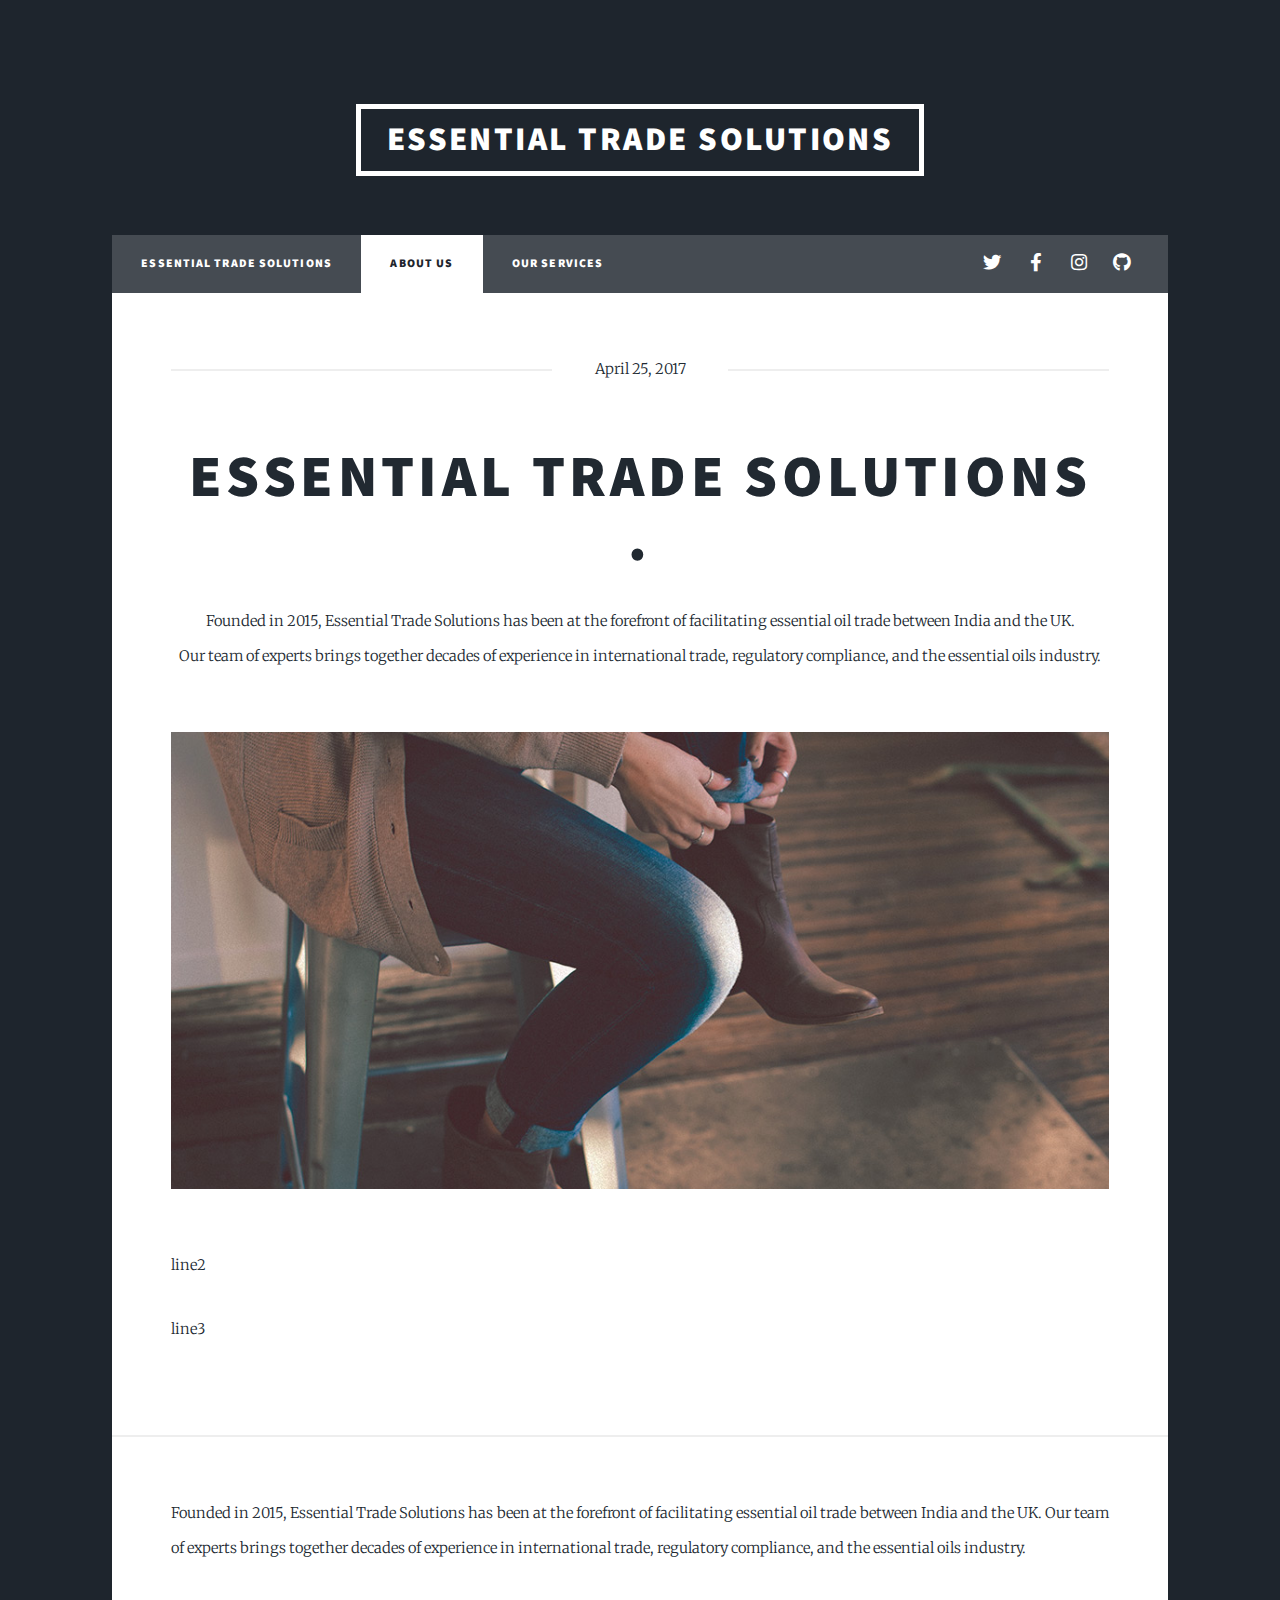
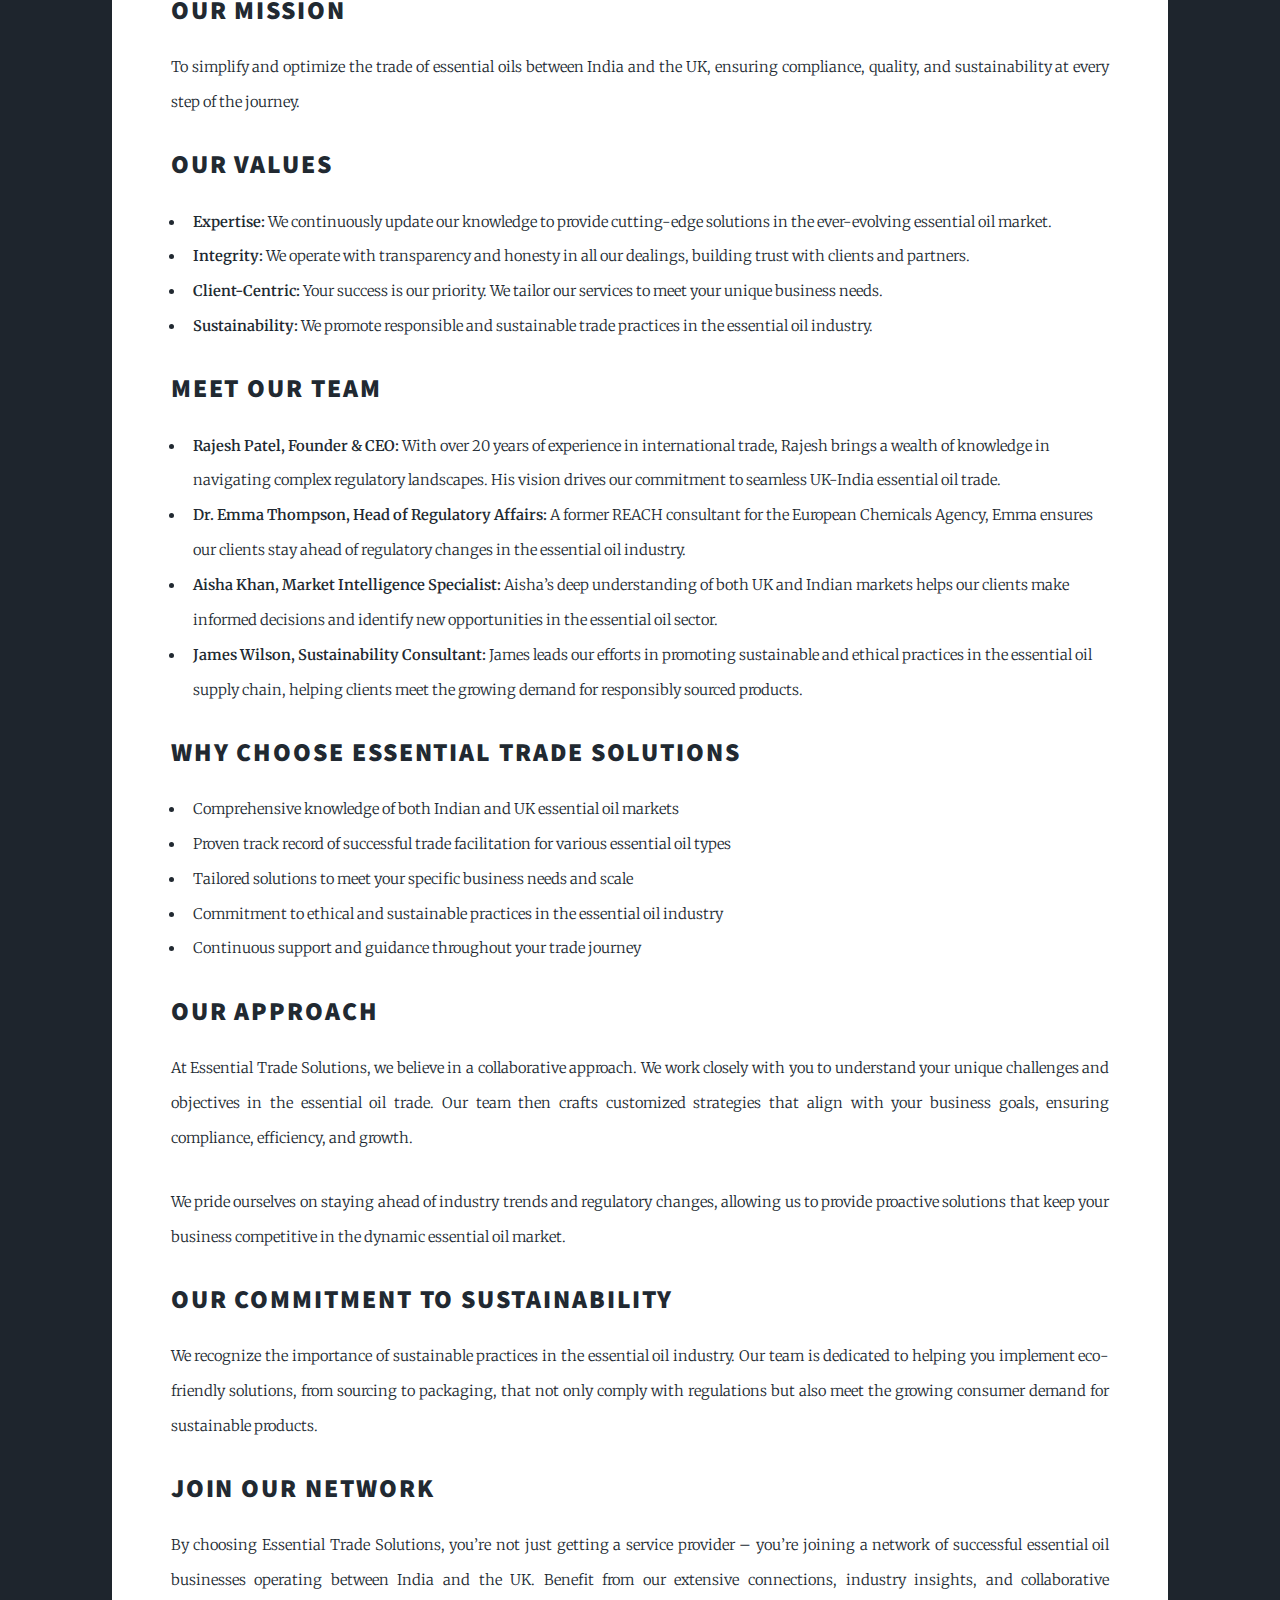
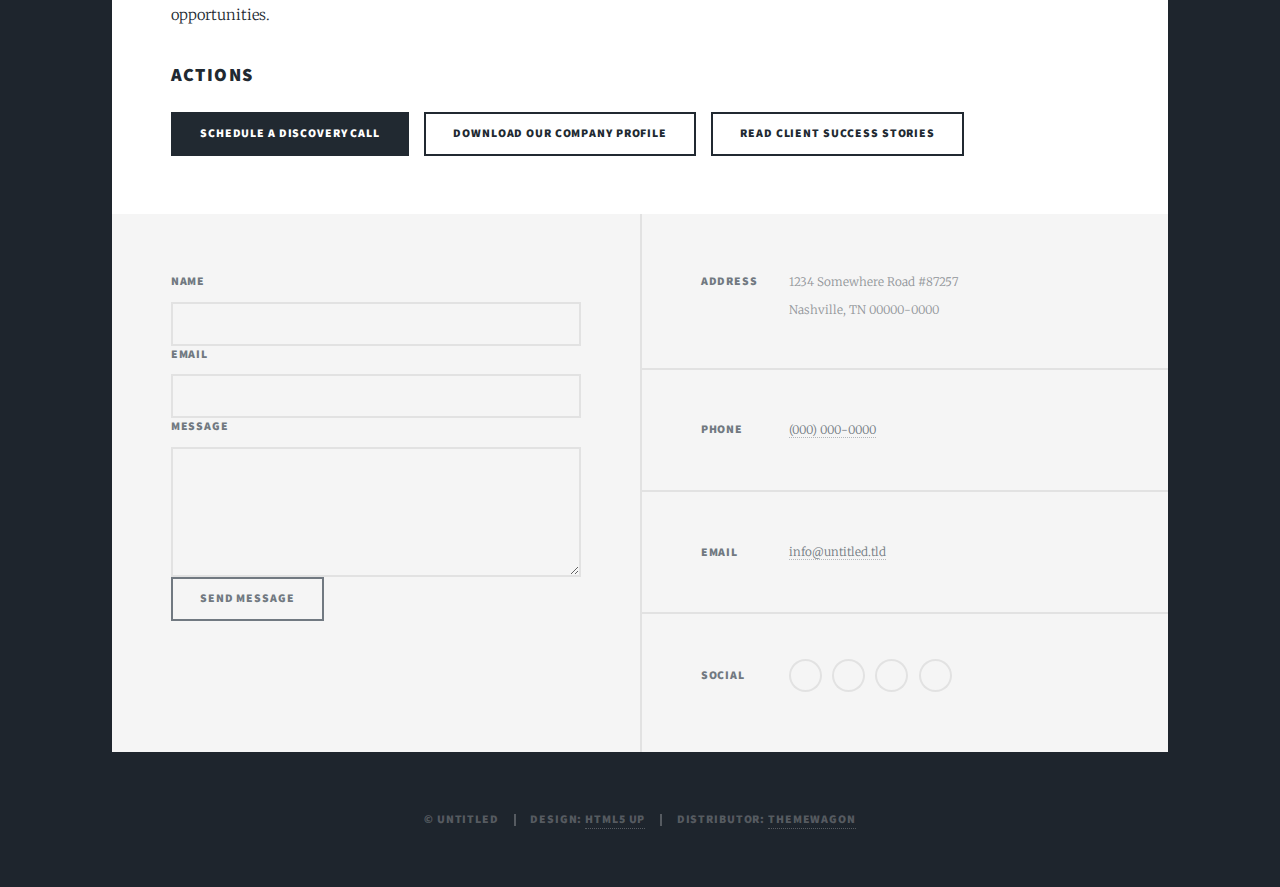
==== about.html @ f6904170 "22" ====
<!DOCTYPE HTML>
<!--
	Massively by HTML5 UP
	html5up.net | @ajlkn
	Free for personal and commercial use under the CCA 3.0 license (html5up.net/license)
-->
<html>
	<head>
		<title>About Us - Essential Trade Solutions</title>
		<meta charset="utf-8" />
		<meta name="viewport" content="width=device-width, initial-scale=1, user-scalable=no" />
		<link rel="stylesheet" href="assets/css/main.css" />
		<noscript><link rel="stylesheet" href="assets/css/noscript.css" /></noscript>
	</head>
	<body class="is-loading">

		<!-- Wrapper -->
			<div id="wrapper">

				<!-- Header -->
					<header id="header">
						<a href="index.html" class="logo">Essential Trade Solutions</a>
					</header>

				<!-- Nav -->
				<nav id="nav">
					<ul class="links">
						<li><a href="index.html">Essential Trade Solutions</a></li>
						<li class="active"><a href="about.html">About Us</a></li>
						<li><a href="services.html">Our Services</a></li>
					</ul>
					<ul class="icons">
						<li><a href="#" class="icon brands fa-twitter"><span class="label">Twitter</span></a></li>
						<li><a href="#" class="icon brands fa-facebook-f"><span class="label">Facebook</span></a></li>
						<li><a href="#" class="icon brands fa-instagram"><span class="label">Instagram</span></a></li>
						<li><a href="#" class="icon brands fa-github"><span class="label">GitHub</span></a></li>
					</ul>
				</nav>


				<!-- Main -->
					<div id="main">

						<!-- Post -->
							<section class="post">
								<header class="major">
									<span class="date">April 25, 2017</span>
									<h1>Essential Trade Solutions
										<br />
									.</h1>
                                    Founded in 2015, Essential Trade Solutions has been at the forefront of facilitating essential oil trade between India and the UK. <br />
                                    Our team of experts brings together decades of experience in international trade, regulatory compliance, and the essential oils industry.								</header>
								<div class="image main"><img src="images/pic01.jpg" alt="" /></div>
								<p>line2</p>
								<p>line3</p>
							</section>
							<main>
								<section class="about-introduction">
									<div class="container">
										<p>Founded in 2015, Essential Trade Solutions has been at the forefront of facilitating essential oil trade between India and the UK. Our team of experts brings together decades of experience in international trade, regulatory compliance, and the essential oils industry.</p>
										<h2>Our Mission</h2>
										<p>To simplify and optimize the trade of essential oils between India and the UK, ensuring compliance, quality, and sustainability at every step of the journey.</p>
										<h2>Our Values</h2>
										<ul>
											<li><strong>Expertise:</strong> We continuously update our knowledge to provide cutting-edge solutions in the ever-evolving essential oil market.</li>
											<li><strong>Integrity:</strong> We operate with transparency and honesty in all our dealings, building trust with clients and partners.</li>
											<li><strong>Client-Centric:</strong> Your success is our priority. We tailor our services to meet your unique business needs.</li>
											<li><strong>Sustainability:</strong> We promote responsible and sustainable trade practices in the essential oil industry.</li>
										</ul>
									</div>
								</section>
								<section class="team">
									<div class="container">
										<h2>Meet Our Team</h2>
										<ul>
											<li><strong>Rajesh Patel, Founder & CEO:</strong> With over 20 years of experience in international trade, Rajesh brings a wealth of knowledge in navigating complex regulatory landscapes. His vision drives our commitment to seamless UK-India essential oil trade.</li>
											<li><strong>Dr. Emma Thompson, Head of Regulatory Affairs:</strong> A former REACH consultant for the European Chemicals Agency, Emma ensures our clients stay ahead of regulatory changes in the essential oil industry.</li>
											<li><strong>Aisha Khan, Market Intelligence Specialist:</strong> Aisha’s deep understanding of both UK and Indian markets helps our clients make informed decisions and identify new opportunities in the essential oil sector.</li>
											<li><strong>James Wilson, Sustainability Consultant:</strong> James leads our efforts in promoting sustainable and ethical practices in the essential oil supply chain, helping clients meet the growing demand for responsibly sourced products.</li>
										</ul>
									</div>
								</section>
								<section class="why-choose-us">
									<div class="container">
										<h2>Why Choose Essential Trade Solutions</h2>
										<ul>
											<li>Comprehensive knowledge of both Indian and UK essential oil markets</li>
											<li>Proven track record of successful trade facilitation for various essential oil types</li>
											<li>Tailored solutions to meet your specific business needs and scale</li>
											<li>Commitment to ethical and sustainable practices in the essential oil industry</li>
											<li>Continuous support and guidance throughout your trade journey</li>
										</ul>
									</div>
								</section>
								<section class="approach">
									<div class="container">
										<h2>Our Approach</h2>
										<p>At Essential Trade Solutions, we believe in a collaborative approach. We work closely with you to understand your unique challenges and objectives in the essential oil trade. Our team then crafts customized strategies that align with your business goals, ensuring compliance, efficiency, and growth.</p>
										<p>We pride ourselves on staying ahead of industry trends and regulatory changes, allowing us to provide proactive solutions that keep your business competitive in the dynamic essential oil market.</p>
									</div>
								</section>
								<section class="sustainability">
									<div class="container">
										<h2>Our Commitment to Sustainability</h2>
										<p>We recognize the importance of sustainable practices in the essential oil industry. Our team is dedicated to helping you implement eco-friendly solutions, from sourcing to packaging, that not only comply with regulations but also meet the growing consumer demand for sustainable products.</p>
									</div>
								</section>
								<section class="join-network">
									<div class="container">
										<h2>Join Our Network</h2>
										<p>By choosing Essential Trade Solutions, you’re not just getting a service provider – you’re joining a network of successful essential oil businesses operating between India and the UK. Benefit from our extensive connections, industry insights, and collaborative opportunities.</p>
                                        <h3>Actions</h3>
                                        <ul class="actions">
                                            <li><a href="contact.html" class="button primary">Schedule a Discovery Call</a></li>
                                            <li><a href="company-profile.pdf" class="button">Download Our Company Profile</a></li>
                                            <li><a href="client-success-stories.html" class="button">Read Client Success Stories</a></li>
                                        </ul>
                                        
									</div>
								</section>
						
					</div>

				<!-- Footer -->
					<footer id="footer">
						<section>
							<form method="post" action="#">
								<div class="field">
									<label for="name">Name</label>
									<input type="text" name="name" id="name" />
								</div>
								<div class="field">
									<label for="email">Email</label>
									<input type="text" name="email" id="email" />
								</div>
								<div class="field">
									<label for="message">Message</label>
									<textarea name="message" id="message" rows="3"></textarea>
								</div>
								<ul class="actions">
									<li><input type="submit" value="Send Message" /></li>
								</ul>
							</form>
						</section>
						<section class="split contact">
							<section class="alt">
								<h3>Address</h3>
								<p>1234 Somewhere Road #87257<br />
								Nashville, TN 00000-0000</p>
							</section>
							<section>
								<h3>Phone</h3>
								<p><a href="#">(000) 000-0000</a></p>
							</section>
							<section>
								<h3>Email</h3>
								<p><a href="#">info@untitled.tld</a></p>
							</section>
							<section>
								<h3>Social</h3>
								<ul class="icons alt">
									<li><a href="#" class="icon alt fa-twitter"><span class="label">Twitter</span></a></li>
									<li><a href="#" class="icon alt fa-facebook"><span class="label">Facebook</span></a></li>
									<li><a href="#" class="icon alt fa-instagram"><span class="label">Instagram</span></a></li>
									<li><a href="#" class="icon alt fa-github"><span class="label">GitHub</span></a></li>
								</ul>
							</section>
						</section>
					</footer>

				<!-- Copyright -->
					<div id="copyright">
						<ul><li>&copy; Untitled</li><li>Design: <a href="https://html5up.net">HTML5 UP</a></li><li>Distributor: <a href="https://themewagon.com/">ThemeWagon</a></li></ul>
					</div>

			</div>

		<!-- Scripts -->
			<script src="assets/js/jquery.min.js"></script>
			<script src="assets/js/jquery.scrollex.min.js"></script>
			<script src="assets/js/jquery.scrolly.min.js"></script>
			<script src="assets/js/skel.min.js"></script>
			<script src="assets/js/util.js"></script>
			<script src="assets/js/main.js"></script>

	</body>
</html>
---- assets/css/main.css ----
@import url(fontawesome-all.min.css);
@import url("https://fonts.googleapis.com/css?family=Merriweather:300,700,300italic,700italic|Source+Sans+Pro:900");

/*
	Massively by HTML5 UP
	html5up.net | @ajlkn
	Free for personal and commercial use under the CCA 3.0 license (html5up.net/license)
*/

html, body, div, span, applet, object,
iframe, h1, h2, h3, h4, h5, h6, p, blockquote,
pre, a, abbr, acronym, address, big, cite,
code, del, dfn, em, img, ins, kbd, q, s, samp,
small, strike, strong, sub, sup, tt, var, b,
u, i, center, dl, dt, dd, ol, ul, li, fieldset,
form, label, legend, table, caption, tbody,
tfoot, thead, tr, th, td, article, aside,
canvas, details, embed, figure, figcaption,
footer, header, hgroup, menu, nav, output, ruby,
section, summary, time, mark, audio, video {
	margin: 0;
	padding: 0;
	border: 0;
	font-size: 100%;
	font: inherit;
	vertical-align: baseline;}

article, aside, details, figcaption, figure,
footer, header, hgroup, menu, nav, section {
	display: block;}

body {
	line-height: 1;
}

ol, ul {
	list-style: none;
}

blockquote, q {
	quotes: none;
}

	blockquote:before, blockquote:after, q:before, q:after {
		content: '';
		content: none;
	}

table {
	border-collapse: collapse;
	border-spacing: 0;
}

body {
	-webkit-text-size-adjust: none;
}

mark {
	background-color: transparent;
	color: inherit;
}

input::-moz-focus-inner {
	border: 0;
	padding: 0;
}

input, select, textarea {
	-moz-appearance: none;
	-webkit-appearance: none;
	-ms-appearance: none;
	appearance: none;
}

/* Basic */

	@-ms-viewport {
		width: device-width;
	}

	body {
		-ms-overflow-style: scrollbar;
	}

	@media screen and (max-width: 480px) {

		html, body {
			min-width: 320px;
		}

	}

	html {
		box-sizing: border-box;
	}

	*, *:before, *:after {
		box-sizing: inherit;
	}

	body {
		background-color: #1e252d;
	}

		body.is-preload *, body.is-preload *:before, body.is-preload *:after {
			-moz-animation: none !important;
			-webkit-animation: none !important;
			-ms-animation: none !important;
			animation: none !important;
			-moz-transition: none !important;
			-webkit-transition: none !important;
			-ms-transition: none !important;
			transition: none !important;
		}

/* Type */

	html {
		font-size: 16pt;
	}

		@media screen and (max-width: 1680px) {

			html {
				font-size: 12pt;
			}

		}

		@media screen and (max-width: 1280px) {

			html {
				font-size: 11pt;
			}

		}

		@media screen and (max-width: 360px) {

			html {
				font-size: 10pt;
			}

		}

	body {
		color: #212931;
	}

	body, input, select, textarea {
		font-family: "Merriweather", Georgia, serif;
		font-weight: 300;
		font-size: 1rem;
		line-height: 2.375;
	}

	a {
		-moz-transition: color 0.2s ease-in-out, background-color 0.2s ease-in-out, border-color 0.2s ease-in-out, box-shadow 0.2s ease-in-out;
		-webkit-transition: color 0.2s ease-in-out, background-color 0.2s ease-in-out, border-color 0.2s ease-in-out, box-shadow 0.2s ease-in-out;
		-ms-transition: color 0.2s ease-in-out, background-color 0.2s ease-in-out, border-color 0.2s ease-in-out, box-shadow 0.2s ease-in-out;
		transition: color 0.2s ease-in-out, background-color 0.2s ease-in-out, border-color 0.2s ease-in-out, box-shadow 0.2s ease-in-out;
		border-bottom: dotted 1px;
		text-decoration: none;
	}

		a:hover {
			border-bottom-color: transparent;
		}

	strong, b {
		font-weight: 600;
	}

	em, i {
		font-style: italic;
	}

	p {
		text-align: justify;
		margin: 0 0 2rem 0;
	}

	h1, h2, h3, h4, h5, h6 {
		font-family: "Source Sans Pro", Helvetica, sans-serif;
		font-weight: 900;
		line-height: 1.5;
		letter-spacing: 0.075em;
		text-transform: uppercase;
		margin: 0 0 1rem 0;
	}

		h1 a, h2 a, h3 a, h4 a, h5 a, h6 a {
			border-bottom: 0;
			color: inherit;
			text-decoration: none;
		}

	h1 {
		font-size: 4rem;
		line-height: 1.1;
		margin: 0 0 2rem 0;
	}

	h2 {
		font-size: 1.75rem;
		line-height: 1.3;
		margin: 0 0 1.5rem 0;
	}

	h3 {
		font-size: 1.25rem;
		margin: 0 0 1.5rem 0;
	}

	h4 {
		font-size: 1rem;
	}

	h5 {
		font-size: 0.9rem;
	}

	h6 {
		font-size: 0.8rem;
	}

	sub {
		font-size: 0.8rem;
		position: relative;
		top: 0.5rem;
	}

	sup {
		font-size: 0.8rem;
		position: relative;
		top: -0.5rem;
	}

	blockquote {
		border-left: solid 4px;
		font-style: italic;
		margin: 0 0 2rem 0;
		padding: 0.5rem 0 0.5rem 2rem;
	}

	code {
		border: solid 2px;
		font-family: "Courier New", monospace;
		font-size: 0.9rem;
		margin: 0 0.25rem;
		padding: 0.25rem 0.65rem;
	}

	pre {
		-webkit-overflow-scrolling: touch;
		font-family: "Courier New", monospace;
		font-size: 0.9rem;
		margin: 0 0 2rem 0;
	}

		pre code {
			display: block;
			line-height: 1.75;
			padding: 1rem 1.5rem;
			overflow-x: auto;
		}

	hr {
		border: 0;
		border-bottom: solid 2px;
		margin: 3rem 0;
	}

		hr.major {
			margin: 5rem 0;
		}

	.align-left {
		text-align: left;
	}

	.align-center {
		text-align: center;
	}

	.align-right {
		text-align: right;
	}

	input, select, textarea {
		color: #212931;
	}

	a {
		color: #212931;
		border-bottom-color: rgba(33, 41, 49, 0.5);
	}

		a:hover {
			border-bottom-color: transparent;
			color: #18bfef !important;
		}

	strong, b {
		color: #212931;
	}

	h1, h2, h3, h4, h5, h6 {
		color: #212931;
	}

	blockquote {
		border-left-color: #eeeeee;
	}

	code {
		background: rgba(220, 220, 220, 0.25);
		border-color: #eeeeee;
	}

	hr {
		border-bottom-color: #eeeeee;
	}

/* Row */

	.row {
		display: flex;
		flex-wrap: wrap;
		box-sizing: border-box;
		align-items: stretch;
	}

		.row > * {
			box-sizing: border-box;
		}

		.row.gtr-uniform > * > :last-child {
			margin-bottom: 0;
		}

		.row.aln-left {
			justify-content: flex-start;
		}

		.row.aln-center {
			justify-content: center;
		}

		.row.aln-right {
			justify-content: flex-end;
		}

		.row.aln-top {
			align-items: flex-start;
		}

		.row.aln-middle {
			align-items: center;
		}

		.row.aln-bottom {
			align-items: flex-end;
		}

		.row > .imp {
			order: -1;
		}

		.row > .col-1 {
			width: 8.33333%;
		}

		.row > .off-1 {
			margin-left: 8.33333%;
		}

		.row > .col-2 {
			width: 16.66667%;
		}

		.row > .off-2 {
			margin-left: 16.66667%;
		}

		.row > .col-3 {
			width: 25%;
		}

		.row > .off-3 {
			margin-left: 25%;
		}

		.row > .col-4 {
			width: 33.33333%;
		}

		.row > .off-4 {
			margin-left: 33.33333%;
		}

		.row > .col-5 {
			width: 41.66667%;
		}

		.row > .off-5 {
			margin-left: 41.66667%;
		}

		.row > .col-6 {
			width: 50%;
		}

		.row > .off-6 {
			margin-left: 50%;
		}

		.row > .col-7 {
			width: 58.33333%;
		}

		.row > .off-7 {
			margin-left: 58.33333%;
		}

		.row > .col-8 {
			width: 66.66667%;
		}

		.row > .off-8 {
			margin-left: 66.66667%;
		}

		.row > .col-9 {
			width: 75%;
		}

		.row > .off-9 {
			margin-left: 75%;
		}

		.row > .col-10 {
			width: 83.33333%;
		}

		.row > .off-10 {
			margin-left: 83.33333%;
		}

		.row > .col-11 {
			width: 91.66667%;
		}

		.row > .off-11 {
			margin-left: 91.66667%;
		}

		.row > .col-12 {
			width: 100%;
		}

		.row > .off-12 {
			margin-left: 100%;
		}

		.row.gtr-0 {
			margin-top: 0;
			margin-left: 0rem;
		}

			.row.gtr-0 > * {
				padding: 0 0 0 0rem;
			}

			.row.gtr-0.gtr-uniform {
				margin-top: 0rem;
			}

				.row.gtr-0.gtr-uniform > * {
					padding-top: 0rem;
				}

		.row.gtr-25 {
			margin-top: 0;
			margin-left: -0.375rem;
		}

			.row.gtr-25 > * {
				padding: 0 0 0 0.375rem;
			}

			.row.gtr-25.gtr-uniform {
				margin-top: -0.375rem;
			}

				.row.gtr-25.gtr-uniform > * {
					padding-top: 0.375rem;
				}

		.row.gtr-50 {
			margin-top: 0;
			margin-left: -0.75rem;
		}

			.row.gtr-50 > * {
				padding: 0 0 0 0.75rem;
			}

			.row.gtr-50.gtr-uniform {
				margin-top: -0.75rem;
			}

				.row.gtr-50.gtr-uniform > * {
					padding-top: 0.75rem;
				}

		.row {
			margin-top: 0;
			margin-left: -1.5rem;
		}

			.row > * {
				padding: 0 0 0 1.5rem;
			}

			.row.gtr-uniform {
				margin-top: -1.5rem;
			}

				.row.gtr-uniform > * {
					padding-top: 1.5rem;
				}

		.row.gtr-150 {
			margin-top: 0;
			margin-left: -2.25rem;
		}

			.row.gtr-150 > * {
				padding: 0 0 0 2.25rem;
			}

			.row.gtr-150.gtr-uniform {
				margin-top: -2.25rem;
			}

				.row.gtr-150.gtr-uniform > * {
					padding-top: 2.25rem;
				}

		.row.gtr-200 {
			margin-top: 0;
			margin-left: -3rem;
		}

			.row.gtr-200 > * {
				padding: 0 0 0 3rem;
			}

			.row.gtr-200.gtr-uniform {
				margin-top: -3rem;
			}

				.row.gtr-200.gtr-uniform > * {
					padding-top: 3rem;
				}

		@media screen and (max-width: 1680px) {

			.row {
				display: flex;
				flex-wrap: wrap;
				box-sizing: border-box;
				align-items: stretch;
			}

				.row > * {
					box-sizing: border-box;
				}

				.row.gtr-uniform > * > :last-child {
					margin-bottom: 0;
				}

				.row.aln-left {
					justify-content: flex-start;
				}

				.row.aln-center {
					justify-content: center;
				}

				.row.aln-right {
					justify-content: flex-end;
				}

				.row.aln-top {
					align-items: flex-start;
				}

				.row.aln-middle {
					align-items: center;
				}

				.row.aln-bottom {
					align-items: flex-end;
				}

				.row > .imp-xlarge {
					order: -1;
				}

				.row > .col-1-xlarge {
					width: 8.33333%;
				}

				.row > .off-1-xlarge {
					margin-left: 8.33333%;
				}

				.row > .col-2-xlarge {
					width: 16.66667%;
				}

				.row > .off-2-xlarge {
					margin-left: 16.66667%;
				}

				.row > .col-3-xlarge {
					width: 25%;
				}

				.row > .off-3-xlarge {
					margin-left: 25%;
				}

				.row > .col-4-xlarge {
					width: 33.33333%;
				}

				.row > .off-4-xlarge {
					margin-left: 33.33333%;
				}

				.row > .col-5-xlarge {
					width: 41.66667%;
				}

				.row > .off-5-xlarge {
					margin-left: 41.66667%;
				}

				.row > .col-6-xlarge {
					width: 50%;
				}

				.row > .off-6-xlarge {
					margin-left: 50%;
				}

				.row > .col-7-xlarge {
					width: 58.33333%;
				}

				.row > .off-7-xlarge {
					margin-left: 58.33333%;
				}

				.row > .col-8-xlarge {
					width: 66.66667%;
				}

				.row > .off-8-xlarge {
					margin-left: 66.66667%;
				}

				.row > .col-9-xlarge {
					width: 75%;
				}

				.row > .off-9-xlarge {
					margin-left: 75%;
				}

				.row > .col-10-xlarge {
					width: 83.33333%;
				}

				.row > .off-10-xlarge {
					margin-left: 83.33333%;
				}

				.row > .col-11-xlarge {
					width: 91.66667%;
				}

				.row > .off-11-xlarge {
					margin-left: 91.66667%;
				}

				.row > .col-12-xlarge {
					width: 100%;
				}

				.row > .off-12-xlarge {
					margin-left: 100%;
				}

				.row.gtr-0 {
					margin-top: 0;
					margin-left: 0rem;
				}

					.row.gtr-0 > * {
						padding: 0 0 0 0rem;
					}

					.row.gtr-0.gtr-uniform {
						margin-top: 0rem;
					}

						.row.gtr-0.gtr-uniform > * {
							padding-top: 0rem;
						}

				.row.gtr-25 {
					margin-top: 0;
					margin-left: -0.375rem;
				}

					.row.gtr-25 > * {
						padding: 0 0 0 0.375rem;
					}

					.row.gtr-25.gtr-uniform {
						margin-top: -0.375rem;
					}

						.row.gtr-25.gtr-uniform > * {
							padding-top: 0.375rem;
						}

				.row.gtr-50 {
					margin-top: 0;
					margin-left: -0.75rem;
				}

					.row.gtr-50 > * {
						padding: 0 0 0 0.75rem;
					}

					.row.gtr-50.gtr-uniform {
						margin-top: -0.75rem;
					}

						.row.gtr-50.gtr-uniform > * {
							padding-top: 0.75rem;
						}

				.row {
					margin-top: 0;
					margin-left: -1.5rem;
				}

					.row > * {
						padding: 0 0 0 1.5rem;
					}

					.row.gtr-uniform {
						margin-top: -1.5rem;
					}

						.row.gtr-uniform > * {
							padding-top: 1.5rem;
						}

				.row.gtr-150 {
					margin-top: 0;
					margin-left: -2.25rem;
				}

					.row.gtr-150 > * {
						padding: 0 0 0 2.25rem;
					}

					.row.gtr-150.gtr-uniform {
						margin-top: -2.25rem;
					}

						.row.gtr-150.gtr-uniform > * {
							padding-top: 2.25rem;
						}

				.row.gtr-200 {
					margin-top: 0;
					margin-left: -3rem;
				}

					.row.gtr-200 > * {
						padding: 0 0 0 3rem;
					}

					.row.gtr-200.gtr-uniform {
						margin-top: -3rem;
					}

						.row.gtr-200.gtr-uniform > * {
							padding-top: 3rem;
						}

		}

		@media screen and (max-width: 1280px) {

			.row {
				display: flex;
				flex-wrap: wrap;
				box-sizing: border-box;
				align-items: stretch;
			}

				.row > * {
					box-sizing: border-box;
				}

				.row.gtr-uniform > * > :last-child {
					margin-bottom: 0;
				}

				.row.aln-left {
					justify-content: flex-start;
				}

				.row.aln-center {
					justify-content: center;
				}

				.row.aln-right {
					justify-content: flex-end;
				}

				.row.aln-top {
					align-items: flex-start;
				}

				.row.aln-middle {
					align-items: center;
				}

				.row.aln-bottom {
					align-items: flex-end;
				}

				.row > .imp-large {
					order: -1;
				}

				.row > .col-1-large {
					width: 8.33333%;
				}

				.row > .off-1-large {
					margin-left: 8.33333%;
				}

				.row > .col-2-large {
					width: 16.66667%;
				}

				.row > .off-2-large {
					margin-left: 16.66667%;
				}

				.row > .col-3-large {
					width: 25%;
				}

				.row > .off-3-large {
					margin-left: 25%;
				}

				.row > .col-4-large {
					width: 33.33333%;
				}

				.row > .off-4-large {
					margin-left: 33.33333%;
				}

				.row > .col-5-large {
					width: 41.66667%;
				}

				.row > .off-5-large {
					margin-left: 41.66667%;
				}

				.row > .col-6-large {
					width: 50%;
				}

				.row > .off-6-large {
					margin-left: 50%;
				}

				.row > .col-7-large {
					width: 58.33333%;
				}

				.row > .off-7-large {
					margin-left: 58.33333%;
				}

				.row > .col-8-large {
					width: 66.66667%;
				}

				.row > .off-8-large {
					margin-left: 66.66667%;
				}

				.row > .col-9-large {
					width: 75%;
				}

				.row > .off-9-large {
					margin-left: 75%;
				}

				.row > .col-10-large {
					width: 83.33333%;
				}

				.row > .off-10-large {
					margin-left: 83.33333%;
				}

				.row > .col-11-large {
					width: 91.66667%;
				}

				.row > .off-11-large {
					margin-left: 91.66667%;
				}

				.row > .col-12-large {
					width: 100%;
				}

				.row > .off-12-large {
					margin-left: 100%;
				}

				.row.gtr-0 {
					margin-top: 0;
					margin-left: 0rem;
				}

					.row.gtr-0 > * {
						padding: 0 0 0 0rem;
					}

					.row.gtr-0.gtr-uniform {
						margin-top: 0rem;
					}

						.row.gtr-0.gtr-uniform > * {
							padding-top: 0rem;
						}

				.row.gtr-25 {
					margin-top: 0;
					margin-left: -0.375rem;
				}

					.row.gtr-25 > * {
						padding: 0 0 0 0.375rem;
					}

					.row.gtr-25.gtr-uniform {
						margin-top: -0.375rem;
					}

						.row.gtr-25.gtr-uniform > * {
							padding-top: 0.375rem;
						}

				.row.gtr-50 {
					margin-top: 0;
					margin-left: -0.75rem;
				}

					.row.gtr-50 > * {
						padding: 0 0 0 0.75rem;
					}

					.row.gtr-50.gtr-uniform {
						margin-top: -0.75rem;
					}

						.row.gtr-50.gtr-uniform > * {
							padding-top: 0.75rem;
						}

				.row {
					margin-top: 0;
					margin-left: -1.5rem;
				}

					.row > * {
						padding: 0 0 0 1.5rem;
					}

					.row.gtr-uniform {
						margin-top: -1.5rem;
					}

						.row.gtr-uniform > * {
							padding-top: 1.5rem;
						}

				.row.gtr-150 {
					margin-top: 0;
					margin-left: -2.25rem;
				}

					.row.gtr-150 > * {
						padding: 0 0 0 2.25rem;
					}

					.row.gtr-150.gtr-uniform {
						margin-top: -2.25rem;
					}

						.row.gtr-150.gtr-uniform > * {
							padding-top: 2.25rem;
						}

				.row.gtr-200 {
					margin-top: 0;
					margin-left: -3rem;
				}

					.row.gtr-200 > * {
						padding: 0 0 0 3rem;
					}

					.row.gtr-200.gtr-uniform {
						margin-top: -3rem;
					}

						.row.gtr-200.gtr-uniform > * {
							padding-top: 3rem;
						}

		}

		@media screen and (max-width: 980px) {

			.row {
				display: flex;
				flex-wrap: wrap;
				box-sizing: border-box;
				align-items: stretch;
			}

				.row > * {
					box-sizing: border-box;
				}

				.row.gtr-uniform > * > :last-child {
					margin-bottom: 0;
				}

				.row.aln-left {
					justify-content: flex-start;
				}

				.row.aln-center {
					justify-content: center;
				}

				.row.aln-right {
					justify-content: flex-end;
				}

				.row.aln-top {
					align-items: flex-start;
				}

				.row.aln-middle {
					align-items: center;
				}

				.row.aln-bottom {
					align-items: flex-end;
				}

				.row > .imp-medium {
					order: -1;
				}

				.row > .col-1-medium {
					width: 8.33333%;
				}

				.row > .off-1-medium {
					margin-left: 8.33333%;
				}

				.row > .col-2-medium {
					width: 16.66667%;
				}

				.row > .off-2-medium {
					margin-left: 16.66667%;
				}

				.row > .col-3-medium {
					width: 25%;
				}

				.row > .off-3-medium {
					margin-left: 25%;
				}

				.row > .col-4-medium {
					width: 33.33333%;
				}

				.row > .off-4-medium {
					margin-left: 33.33333%;
				}

				.row > .col-5-medium {
					width: 41.66667%;
				}

				.row > .off-5-medium {
					margin-left: 41.66667%;
				}

				.row > .col-6-medium {
					width: 50%;
				}

				.row > .off-6-medium {
					margin-left: 50%;
				}

				.row > .col-7-medium {
					width: 58.33333%;
				}

				.row > .off-7-medium {
					margin-left: 58.33333%;
				}

				.row > .col-8-medium {
					width: 66.66667%;
				}

				.row > .off-8-medium {
					margin-left: 66.66667%;
				}

				.row > .col-9-medium {
					width: 75%;
				}

				.row > .off-9-medium {
					margin-left: 75%;
				}

				.row > .col-10-medium {
					width: 83.33333%;
				}

				.row > .off-10-medium {
					margin-left: 83.33333%;
				}

				.row > .col-11-medium {
					width: 91.66667%;
				}

				.row > .off-11-medium {
					margin-left: 91.66667%;
				}

				.row > .col-12-medium {
					width: 100%;
				}

				.row > .off-12-medium {
					margin-left: 100%;
				}

				.row.gtr-0 {
					margin-top: 0;
					margin-left: 0rem;
				}

					.row.gtr-0 > * {
						padding: 0 0 0 0rem;
					}

					.row.gtr-0.gtr-uniform {
						margin-top: 0rem;
					}

						.row.gtr-0.gtr-uniform > * {
							padding-top: 0rem;
						}

				.row.gtr-25 {
					margin-top: 0;
					margin-left: -0.375rem;
				}

					.row.gtr-25 > * {
						padding: 0 0 0 0.375rem;
					}

					.row.gtr-25.gtr-uniform {
						margin-top: -0.375rem;
					}

						.row.gtr-25.gtr-uniform > * {
							padding-top: 0.375rem;
						}

				.row.gtr-50 {
					margin-top: 0;
					margin-left: -0.75rem;
				}

					.row.gtr-50 > * {
						padding: 0 0 0 0.75rem;
					}

					.row.gtr-50.gtr-uniform {
						margin-top: -0.75rem;
					}

						.row.gtr-50.gtr-uniform > * {
							padding-top: 0.75rem;
						}

				.row {
					margin-top: 0;
					margin-left: -1.5rem;
				}

					.row > * {
						padding: 0 0 0 1.5rem;
					}

					.row.gtr-uniform {
						margin-top: -1.5rem;
					}

						.row.gtr-uniform > * {
							padding-top: 1.5rem;
						}

				.row.gtr-150 {
					margin-top: 0;
					margin-left: -2.25rem;
				}

					.row.gtr-150 > * {
						padding: 0 0 0 2.25rem;
					}

					.row.gtr-150.gtr-uniform {
						margin-top: -2.25rem;
					}

						.row.gtr-150.gtr-uniform > * {
							padding-top: 2.25rem;
						}

				.row.gtr-200 {
					margin-top: 0;
					margin-left: -3rem;
				}

					.row.gtr-200 > * {
						padding: 0 0 0 3rem;
					}

					.row.gtr-200.gtr-uniform {
						margin-top: -3rem;
					}

						.row.gtr-200.gtr-uniform > * {
							padding-top: 3rem;
						}

		}

		@media screen and (max-width: 736px) {

			.row {
				display: flex;
				flex-wrap: wrap;
				box-sizing: border-box;
				align-items: stretch;
			}

				.row > * {
					box-sizing: border-box;
				}

				.row.gtr-uniform > * > :last-child {
					margin-bottom: 0;
				}

				.row.aln-left {
					justify-content: flex-start;
				}

				.row.aln-center {
					justify-content: center;
				}

				.row.aln-right {
					justify-content: flex-end;
				}

				.row.aln-top {
					align-items: flex-start;
				}

				.row.aln-middle {
					align-items: center;
				}

				.row.aln-bottom {
					align-items: flex-end;
				}

				.row > .imp-small {
					order: -1;
				}

				.row > .col-1-small {
					width: 8.33333%;
				}

				.row > .off-1-small {
					margin-left: 8.33333%;
				}

				.row > .col-2-small {
					width: 16.66667%;
				}

				.row > .off-2-small {
					margin-left: 16.66667%;
				}

				.row > .col-3-small {
					width: 25%;
				}

				.row > .off-3-small {
					margin-left: 25%;
				}

				.row > .col-4-small {
					width: 33.33333%;
				}

				.row > .off-4-small {
					margin-left: 33.33333%;
				}

				.row > .col-5-small {
					width: 41.66667%;
				}

				.row > .off-5-small {
					margin-left: 41.66667%;
				}

				.row > .col-6-small {
					width: 50%;
				}

				.row > .off-6-small {
					margin-left: 50%;
				}

				.row > .col-7-small {
					width: 58.33333%;
				}

				.row > .off-7-small {
					margin-left: 58.33333%;
				}

				.row > .col-8-small {
					width: 66.66667%;
				}

				.row > .off-8-small {
					margin-left: 66.66667%;
				}

				.row > .col-9-small {
					width: 75%;
				}

				.row > .off-9-small {
					margin-left: 75%;
				}

				.row > .col-10-small {
					width: 83.33333%;
				}

				.row > .off-10-small {
					margin-left: 83.33333%;
				}

				.row > .col-11-small {
					width: 91.66667%;
				}

				.row > .off-11-small {
					margin-left: 91.66667%;
				}

				.row > .col-12-small {
					width: 100%;
				}

				.row > .off-12-small {
					margin-left: 100%;
				}

				.row.gtr-0 {
					margin-top: 0;
					margin-left: 0rem;
				}

					.row.gtr-0 > * {
						padding: 0 0 0 0rem;
					}

					.row.gtr-0.gtr-uniform {
						margin-top: 0rem;
					}

						.row.gtr-0.gtr-uniform > * {
							padding-top: 0rem;
						}

				.row.gtr-25 {
					margin-top: 0;
					margin-left: -0.375rem;
				}

					.row.gtr-25 > * {
						padding: 0 0 0 0.375rem;
					}

					.row.gtr-25.gtr-uniform {
						margin-top: -0.375rem;
					}

						.row.gtr-25.gtr-uniform > * {
							padding-top: 0.375rem;
						}

				.row.gtr-50 {
					margin-top: 0;
					margin-left: -0.75rem;
				}

					.row.gtr-50 > * {
						padding: 0 0 0 0.75rem;
					}

					.row.gtr-50.gtr-uniform {
						margin-top: -0.75rem;
					}

						.row.gtr-50.gtr-uniform > * {
							padding-top: 0.75rem;
						}

				.row {
					margin-top: 0;
					margin-left: -1.5rem;
				}

					.row > * {
						padding: 0 0 0 1.5rem;
					}

					.row.gtr-uniform {
						margin-top: -1.5rem;
					}

						.row.gtr-uniform > * {
							padding-top: 1.5rem;
						}

				.row.gtr-150 {
					margin-top: 0;
					margin-left: -2.25rem;
				}

					.row.gtr-150 > * {
						padding: 0 0 0 2.25rem;
					}

					.row.gtr-150.gtr-uniform {
						margin-top: -2.25rem;
					}

						.row.gtr-150.gtr-uniform > * {
							padding-top: 2.25rem;
						}

				.row.gtr-200 {
					margin-top: 0;
					margin-left: -3rem;
				}

					.row.gtr-200 > * {
						padding: 0 0 0 3rem;
					}

					.row.gtr-200.gtr-uniform {
						margin-top: -3rem;
					}

						.row.gtr-200.gtr-uniform > * {
							padding-top: 3rem;
						}

		}

		@media screen and (max-width: 480px) {

			.row {
				display: flex;
				flex-wrap: wrap;
				box-sizing: border-box;
				align-items: stretch;
			}

				.row > * {
					box-sizing: border-box;
				}

				.row.gtr-uniform > * > :last-child {
					margin-bottom: 0;
				}

				.row.aln-left {
					justify-content: flex-start;
				}

				.row.aln-center {
					justify-content: center;
				}

				.row.aln-right {
					justify-content: flex-end;
				}

				.row.aln-top {
					align-items: flex-start;
				}

				.row.aln-middle {
					align-items: center;
				}

				.row.aln-bottom {
					align-items: flex-end;
				}

				.row > .imp-xsmall {
					order: -1;
				}

				.row > .col-1-xsmall {
					width: 8.33333%;
				}

				.row > .off-1-xsmall {
					margin-left: 8.33333%;
				}

				.row > .col-2-xsmall {
					width: 16.66667%;
				}

				.row > .off-2-xsmall {
					margin-left: 16.66667%;
				}

				.row > .col-3-xsmall {
					width: 25%;
				}

				.row > .off-3-xsmall {
					margin-left: 25%;
				}

				.row > .col-4-xsmall {
					width: 33.33333%;
				}

				.row > .off-4-xsmall {
					margin-left: 33.33333%;
				}

				.row > .col-5-xsmall {
					width: 41.66667%;
				}

				.row > .off-5-xsmall {
					margin-left: 41.66667%;
				}

				.row > .col-6-xsmall {
					width: 50%;
				}

				.row > .off-6-xsmall {
					margin-left: 50%;
				}

				.row > .col-7-xsmall {
					width: 58.33333%;
				}

				.row > .off-7-xsmall {
					margin-left: 58.33333%;
				}

				.row > .col-8-xsmall {
					width: 66.66667%;
				}

				.row > .off-8-xsmall {
					margin-left: 66.66667%;
				}

				.row > .col-9-xsmall {
					width: 75%;
				}

				.row > .off-9-xsmall {
					margin-left: 75%;
				}

				.row > .col-10-xsmall {
					width: 83.33333%;
				}

				.row > .off-10-xsmall {
					margin-left: 83.33333%;
				}

				.row > .col-11-xsmall {
					width: 91.66667%;
				}

				.row > .off-11-xsmall {
					margin-left: 91.66667%;
				}

				.row > .col-12-xsmall {
					width: 100%;
				}

				.row > .off-12-xsmall {
					margin-left: 100%;
				}

				.row.gtr-0 {
					margin-top: 0;
					margin-left: 0rem;
				}

					.row.gtr-0 > * {
						padding: 0 0 0 0rem;
					}

					.row.gtr-0.gtr-uniform {
						margin-top: 0rem;
					}

						.row.gtr-0.gtr-uniform > * {
							padding-top: 0rem;
						}

				.row.gtr-25 {
					margin-top: 0;
					margin-left: -0.375rem;
				}

					.row.gtr-25 > * {
						padding: 0 0 0 0.375rem;
					}

					.row.gtr-25.gtr-uniform {
						margin-top: -0.375rem;
					}

						.row.gtr-25.gtr-uniform > * {
							padding-top: 0.375rem;
						}

				.row.gtr-50 {
					margin-top: 0;
					margin-left: -0.75rem;
				}

					.row.gtr-50 > * {
						padding: 0 0 0 0.75rem;
					}

					.row.gtr-50.gtr-uniform {
						margin-top: -0.75rem;
					}

						.row.gtr-50.gtr-uniform > * {
							padding-top: 0.75rem;
						}

				.row {
					margin-top: 0;
					margin-left: -1.5rem;
				}

					.row > * {
						padding: 0 0 0 1.5rem;
					}

					.row.gtr-uniform {
						margin-top: -1.5rem;
					}

						.row.gtr-uniform > * {
							padding-top: 1.5rem;
						}

				.row.gtr-150 {
					margin-top: 0;
					margin-left: -2.25rem;
				}

					.row.gtr-150 > * {
						padding: 0 0 0 2.25rem;
					}

					.row.gtr-150.gtr-uniform {
						margin-top: -2.25rem;
					}

						.row.gtr-150.gtr-uniform > * {
							padding-top: 2.25rem;
						}

				.row.gtr-200 {
					margin-top: 0;
					margin-left: -3rem;
				}

					.row.gtr-200 > * {
						padding: 0 0 0 3rem;
					}

					.row.gtr-200.gtr-uniform {
						margin-top: -3rem;
					}

						.row.gtr-200.gtr-uniform > * {
							padding-top: 3rem;
						}

		}

		@media screen and (max-width: 360px) {

			.row {
				display: flex;
				flex-wrap: wrap;
				box-sizing: border-box;
				align-items: stretch;
			}

				.row > * {
					box-sizing: border-box;
				}

				.row.gtr-uniform > * > :last-child {
					margin-bottom: 0;
				}

				.row.aln-left {
					justify-content: flex-start;
				}

				.row.aln-center {
					justify-content: center;
				}

				.row.aln-right {
					justify-content: flex-end;
				}

				.row.aln-top {
					align-items: flex-start;
				}

				.row.aln-middle {
					align-items: center;
				}

				.row.aln-bottom {
					align-items: flex-end;
				}

				.row > .imp-xxsmall {
					order: -1;
				}

				.row > .col-1-xxsmall {
					width: 8.33333%;
				}

				.row > .off-1-xxsmall {
					margin-left: 8.33333%;
				}

				.row > .col-2-xxsmall {
					width: 16.66667%;
				}

				.row > .off-2-xxsmall {
					margin-left: 16.66667%;
				}

				.row > .col-3-xxsmall {
					width: 25%;
				}

				.row > .off-3-xxsmall {
					margin-left: 25%;
				}

				.row > .col-4-xxsmall {
					width: 33.33333%;
				}

				.row > .off-4-xxsmall {
					margin-left: 33.33333%;
				}

				.row > .col-5-xxsmall {
					width: 41.66667%;
				}

				.row > .off-5-xxsmall {
					margin-left: 41.66667%;
				}

				.row > .col-6-xxsmall {
					width: 50%;
				}

				.row > .off-6-xxsmall {
					margin-left: 50%;
				}

				.row > .col-7-xxsmall {
					width: 58.33333%;
				}

				.row > .off-7-xxsmall {
					margin-left: 58.33333%;
				}

				.row > .col-8-xxsmall {
					width: 66.66667%;
				}

				.row > .off-8-xxsmall {
					margin-left: 66.66667%;
				}

				.row > .col-9-xxsmall {
					width: 75%;
				}

				.row > .off-9-xxsmall {
					margin-left: 75%;
				}

				.row > .col-10-xxsmall {
					width: 83.33333%;
				}

				.row > .off-10-xxsmall {
					margin-left: 83.33333%;
				}

				.row > .col-11-xxsmall {
					width: 91.66667%;
				}

				.row > .off-11-xxsmall {
					margin-left: 91.66667%;
				}

				.row > .col-12-xxsmall {
					width: 100%;
				}

				.row > .off-12-xxsmall {
					margin-left: 100%;
				}

				.row.gtr-0 {
					margin-top: 0;
					margin-left: 0rem;
				}

					.row.gtr-0 > * {
						padding: 0 0 0 0rem;
					}

					.row.gtr-0.gtr-uniform {
						margin-top: 0rem;
					}

						.row.gtr-0.gtr-uniform > * {
							padding-top: 0rem;
						}

				.row.gtr-25 {
					margin-top: 0;
					margin-left: -0.375rem;
				}

					.row.gtr-25 > * {
						padding: 0 0 0 0.375rem;
					}

					.row.gtr-25.gtr-uniform {
						margin-top: -0.375rem;
					}

						.row.gtr-25.gtr-uniform > * {
							padding-top: 0.375rem;
						}

				.row.gtr-50 {
					margin-top: 0;
					margin-left: -0.75rem;
				}

					.row.gtr-50 > * {
						padding: 0 0 0 0.75rem;
					}

					.row.gtr-50.gtr-uniform {
						margin-top: -0.75rem;
					}

						.row.gtr-50.gtr-uniform > * {
							padding-top: 0.75rem;
						}

				.row {
					margin-top: 0;
					margin-left: -1.5rem;
				}

					.row > * {
						padding: 0 0 0 1.5rem;
					}

					.row.gtr-uniform {
						margin-top: -1.5rem;
					}

						.row.gtr-uniform > * {
							padding-top: 1.5rem;
						}

				.row.gtr-150 {
					margin-top: 0;
					margin-left: -2.25rem;
				}

					.row.gtr-150 > * {
						padding: 0 0 0 2.25rem;
					}

					.row.gtr-150.gtr-uniform {
						margin-top: -2.25rem;
					}

						.row.gtr-150.gtr-uniform > * {
							padding-top: 2.25rem;
						}

				.row.gtr-200 {
					margin-top: 0;
					margin-left: -3rem;
				}

					.row.gtr-200 > * {
						padding: 0 0 0 3rem;
					}

					.row.gtr-200.gtr-uniform {
						margin-top: -3rem;
					}

						.row.gtr-200.gtr-uniform > * {
							padding-top: 3rem;
						}

		}

/* Box */

	.box {
		border: solid 2px;
		margin-bottom: 2rem;
		padding: 1.5rem;
	}

		.box > :last-child,
		.box > :last-child > :last-child,
		.box > :last-child > :last-child > :last-child {
			margin-bottom: 0;
		}

		.box.alt {
			border: 0;
			border-radius: 0;
			padding: 0;
		}

	.box {
		border-color: #eeeeee;
	}

/* Button */

	input[type="submit"],
	input[type="reset"],
	input[type="button"],
	button,
	.button {
		-moz-appearance: none;
		-webkit-appearance: none;
		-ms-appearance: none;
		appearance: none;
		-moz-transition: background-color 0.2s ease-in-out, box-shadow 0.2s ease-in-out, color 0.2s ease-in-out;
		-webkit-transition: background-color 0.2s ease-in-out, box-shadow 0.2s ease-in-out, color 0.2s ease-in-out;
		-ms-transition: background-color 0.2s ease-in-out, box-shadow 0.2s ease-in-out, color 0.2s ease-in-out;
		transition: background-color 0.2s ease-in-out, box-shadow 0.2s ease-in-out, color 0.2s ease-in-out;
		border: 0;
		border-radius: 0;
		cursor: pointer;
		display: inline-block;
		font-family: "Source Sans Pro", Helvetica, sans-serif;
		font-size: 0.8rem;
		font-weight: 900;
		letter-spacing: 0.075em;
		height: 3rem;
		line-height: 3rem;
		padding: 0 2rem;
		text-align: center;
		text-decoration: none;
		text-transform: uppercase;
		white-space: nowrap;
	}

		input[type="submit"].icon:before,
		input[type="reset"].icon:before,
		input[type="button"].icon:before,
		button.icon:before,
		.button.icon:before {
			margin-right: 0.5rem;
		}

		input[type="submit"].icon.solo,
		input[type="reset"].icon.solo,
		input[type="button"].icon.solo,
		button.icon.solo,
		.button.icon.solo {
			position: relative;
			width: 4rem;
			height: 4rem;
			line-height: 4rem;
			border-radius: 4rem;
			text-indent: 4rem;
			overflow: hidden;
			padding: 0;
			white-space: nowrap;
		}

			input[type="submit"].icon.solo:before,
			input[type="reset"].icon.solo:before,
			input[type="button"].icon.solo:before,
			button.icon.solo:before,
			.button.icon.solo:before {
				position: absolute;
				display: block;
				top: 0;
				left: 0;
				width: inherit;
				height: inherit;
				line-height: inherit;
				font-size: 1.25rem;
				margin-right: 0;
				text-align: center;
				text-indent: 0;
			}

		input[type="submit"].fit,
		input[type="reset"].fit,
		input[type="button"].fit,
		button.fit,
		.button.fit {
			width: 100%;
		}

		input[type="submit"].small,
		input[type="reset"].small,
		input[type="button"].small,
		button.small,
		.button.small {
			font-size: 0.7rem;
			height: 2.5rem;
			line-height: 2.5rem;
			padding: 0 1.5rem;
		}

		input[type="submit"].large,
		input[type="reset"].large,
		input[type="button"].large,
		button.large,
		.button.large {
			font-size: 0.9rem;
			height: 3.5rem;
			line-height: 3.5rem;
			padding: 0 2.75rem;
		}

		@media screen and (max-width: 980px) {

			input[type="submit"],
			input[type="reset"],
			input[type="button"],
			button,
			.button {
				font-size: 0.9rem;
				height: 3.25rem;
				line-height: 3.25rem;
			}

				input[type="submit"].large,
				input[type="reset"].large,
				input[type="button"].large,
				button.large,
				.button.large {
					font-size: 1rem;
					height: 3.75rem;
					line-height: 3.75rem;
				}

		}

		input[type="submit"].disabled, input[type="submit"]:disabled,
		input[type="reset"].disabled,
		input[type="reset"]:disabled,
		input[type="button"].disabled,
		input[type="button"]:disabled,
		button.disabled,
		button:disabled,
		.button.disabled,
		.button:disabled {
			pointer-events: none;
			opacity: 0.25;
		}

	input[type="submit"],
	input[type="reset"],
	input[type="button"],
	button,
	.button {
		background-color: transparent;
		box-shadow: inset 0 0 0 2px #212931;
		color: #212931 !important;
	}

		input[type="submit"]:hover,
		input[type="reset"]:hover,
		input[type="button"]:hover,
		button:hover,
		.button:hover {
			box-shadow: inset 0 0 0 2px #18bfef;
			color: #18bfef !important;
		}

		input[type="submit"].primary,
		input[type="reset"].primary,
		input[type="button"].primary,
		button.primary,
		.button.primary {
			background-color: #212931;
			box-shadow: none;
			color: #ffffff !important;
		}

			input[type="submit"].primary:hover,
			input[type="reset"].primary:hover,
			input[type="button"].primary:hover,
			button.primary:hover,
			.button.primary:hover {
				background-color: #18bfef;
			}

/* Form */

	form {
		margin: 0 0 2rem 0;
	}

		form > :last-child {
			margin-bottom: 0;
		}

		form > .fields {
			display: -moz-flex;
			display: -webkit-flex;
			display: -ms-flex;
			display: flex;
			-moz-flex-wrap: wrap;
			-webkit-flex-wrap: wrap;
			-ms-flex-wrap: wrap;
			flex-wrap: wrap;
			width: calc(100% + 3rem);
			margin: -1.5rem 0 2rem -1.5rem;
		}

			form > .fields > .field {
				-moz-flex-grow: 0;
				-webkit-flex-grow: 0;
				-ms-flex-grow: 0;
				flex-grow: 0;
				-moz-flex-shrink: 0;
				-webkit-flex-shrink: 0;
				-ms-flex-shrink: 0;
				flex-shrink: 0;
				padding: 1.5rem 0 0 1.5rem;
				width: calc(100% - 1.5rem);
			}

				form > .fields > .field.half {
					width: calc(50% - 0.75rem);
				}

				form > .fields > .field.third {
					width: calc(100%/3 - 0.5rem);
				}

				form > .fields > .field.quarter {
					width: calc(25% - 0.375rem);
				}

		@media screen and (max-width: 480px) {

			form > .fields {
				width: calc(100% + 3rem);
				margin: -1.5rem 0 2rem -1.5rem;
			}

				form > .fields > .field {
					padding: 1.5rem 0 0 1.5rem;
					width: calc(100% - 1.5rem);
				}

					form > .fields > .field.half {
						width: calc(100% - 1.5rem);
					}

					form > .fields > .field.third {
						width: calc(100% - 1.5rem);
					}

					form > .fields > .field.quarter {
						width: calc(100% - 1.5rem);
					}

		}

	label {
		display: block;
		font-family: "Source Sans Pro", Helvetica, sans-serif;
		font-weight: 900;
		line-height: 1.5;
		letter-spacing: 0.075em;
		font-size: 0.8rem;
		text-transform: uppercase;
		margin: 0 0 0.75rem 0;
	}

		@media screen and (max-width: 980px) {

			label {
				font-size: 0.9rem;
			}

		}

	input[type="text"],
	input[type="password"],
	input[type="email"],
	select,
	textarea {
		-moz-appearance: none;
		-webkit-appearance: none;
		-ms-appearance: none;
		appearance: none;
		background: transparent;
		border-radius: 0;
		border: solid 2px;
		color: inherit;
		display: block;
		outline: 0;
		padding: 0 1rem;
		text-decoration: none;
		width: 100%;
	}

		input[type="text"]:invalid,
		input[type="password"]:invalid,
		input[type="email"]:invalid,
		select:invalid,
		textarea:invalid {
			box-shadow: none;
		}

	select {
		background-size: 1.25rem;
		background-repeat: no-repeat;
		background-position: calc(100% - 1rem) center;
		height: 3rem;
		padding-right: 3rem;
		text-overflow: ellipsis;
	}

		select:focus::-ms-value {
			background-color: transparent;
		}

		select::-ms-expand {
			display: none;
		}

	input[type="text"],
	input[type="password"],
	input[type="email"],
	select {
		height: 3rem;
	}

	textarea {
		padding: 0.75rem 1rem;
	}

	input[type="checkbox"],
	input[type="radio"] {
		-moz-appearance: none;
		-webkit-appearance: none;
		-ms-appearance: none;
		appearance: none;
		display: block;
		float: left;
		margin-right: -2rem;
		opacity: 0;
		width: 1rem;
		z-index: -1;
	}

		input[type="checkbox"] + label,
		input[type="radio"] + label {
			text-decoration: none;
			cursor: pointer;
			display: inline-block;
			font-size: 1rem;
			letter-spacing: 0;
			font-family: "Merriweather", Georgia, serif;
			text-transform: none;
			font-weight: 300;
			padding-left: 2.8rem;
			padding-right: 1rem;
			position: relative;
		}

			input[type="checkbox"] + label:before,
			input[type="radio"] + label:before {
				-moz-osx-font-smoothing: grayscale;
				-webkit-font-smoothing: antialiased;
				display: inline-block;
				font-style: normal;
				font-variant: normal;
				text-rendering: auto;
				line-height: 1;
				text-transform: none !important;
				font-family: 'Font Awesome 5 Free';
				font-weight: 900;
			}

			input[type="checkbox"] + label:before,
			input[type="radio"] + label:before {
				border-radius: 0;
				border: solid 2px;
				content: '';
				display: inline-block;
				font-size: 0.8rem;
				height: 1.8rem;
				left: 0;
				line-height: 1.65rem;
				position: absolute;
				text-align: center;
				top: -0.125rem;
				width: 1.8rem;
			}

		input[type="checkbox"]:checked + label:before,
		input[type="radio"]:checked + label:before {
			content: '\f00c';
		}

	input[type="checkbox"] + label:before {
		border-radius: 0;
	}

	input[type="radio"] + label:before {
		border-radius: 100%;
	}

	::-webkit-input-placeholder {
		opacity: 1.0;
	}

	:-moz-placeholder {
		opacity: 1.0;
	}

	::-moz-placeholder {
		opacity: 1.0;
	}

	:-ms-input-placeholder {
		opacity: 1.0;
	}

	label {
		color: #212931;
	}

	input[type="text"],
	input[type="password"],
	input[type="email"],
	select,
	textarea {
		border-color: #eeeeee;
	}

		input[type="text"]:focus,
		input[type="password"]:focus,
		input[type="email"]:focus,
		select:focus,
		textarea:focus {
			border-color: #18bfef;
		}

	select {
		background-image: url("data:image/svg+xml;charset=utf8,%3Csvg xmlns='http://www.w3.org/2000/svg' width='40' height='40' preserveAspectRatio='none' viewBox='0 0 40 40'%3E%3Cpath d='M9.4,12.3l10.4,10.4l10.4-10.4c0.2-0.2,0.5-0.4,0.9-0.4c0.3,0,0.6,0.1,0.9,0.4l3.3,3.3c0.2,0.2,0.4,0.5,0.4,0.9 c0,0.4-0.1,0.6-0.4,0.9L20.7,31.9c-0.2,0.2-0.5,0.4-0.9,0.4c-0.3,0-0.6-0.1-0.9-0.4L4.3,17.3c-0.2-0.2-0.4-0.5-0.4-0.9 c0-0.4,0.1-0.6,0.4-0.9l3.3-3.3c0.2-0.2,0.5-0.4,0.9-0.4S9.1,12.1,9.4,12.3z' fill='%23eeeeee' /%3E%3C/svg%3E");
	}

		select option {
			background-color: #ffffff;
			color: #212931;
		}

	.select-wrapper:before {
		color: #eeeeee;
	}

	input[type="checkbox"] + label,
	input[type="radio"] + label {
		color: #212931;
	}

		input[type="checkbox"] + label:before,
		input[type="radio"] + label:before {
			border-color: #eeeeee;
		}

	input[type="checkbox"]:checked + label:before,
	input[type="radio"]:checked + label:before {
		background-color: #212931;
		border-color: #212931;
		color: #ffffff;
	}

	input[type="checkbox"]:focus + label:before,
	input[type="radio"]:focus + label:before {
		border-color: #18bfef;
	}

	::-webkit-input-placeholder {
		color: #909498 !important;
	}

	:-moz-placeholder {
		color: #909498 !important;
	}

	::-moz-placeholder {
		color: #909498 !important;
	}

	:-ms-input-placeholder {
		color: #909498 !important;
	}

	.formerize-placeholder {
		color: #909498 !important;
	}

/* Icon */

	.icon {
		text-decoration: none;
		border-bottom: none;
		position: relative;
	}

		.icon:before {
			-moz-osx-font-smoothing: grayscale;
			-webkit-font-smoothing: antialiased;
			display: inline-block;
			font-style: normal;
			font-variant: normal;
			text-rendering: auto;
			line-height: 1;
			text-transform: none !important;
			font-family: 'Font Awesome 5 Free';
			font-weight: 400;
		}

		.icon > .label {
			display: none;
		}

		.icon:before {
			line-height: inherit;
		}

		.icon.solid:before {
			font-weight: 900;
		}

		.icon.brands:before {
			font-family: 'Font Awesome 5 Brands';
		}

/* Image */

	.image {
		border: 0;
		display: inline-block;
		position: relative;
	}

		.image img {
			display: block;
		}

		.image.left, .image.right {
			max-width: 40%;
		}

			.image.left img, .image.right img {
				width: 100%;
			}

		.image.left {
			float: left;
			margin: 0 2rem 2rem 0;
			top: 0.75rem;
		}

		.image.right {
			float: right;
			margin: 0 0 2rem 2rem;
			top: 0.75rem;
		}

		.image.fit {
			display: block;
			margin: 2.5rem 0;
			width: 100%;
		}

			.image.fit:first-child {
				margin-top: 0;
			}

			.image.fit img {
				width: 100%;
			}

		.image.main {
			display: block;
			margin: 4rem 0;
			width: 100%;
		}

			.image.main:first-child {
				margin-top: 0;
			}

			.image.main img {
				width: 100%;
			}

		@media screen and (max-width: 736px) {

			.image.fit {
				margin: 2rem 0;
			}

			.image.main {
				margin: 2rem 0;
			}

		}

	a.image {
		overflow: hidden;
	}

		a.image img {
			-moz-transition: -moz-transform 0.2s ease-out;
			-webkit-transition: -webkit-transform 0.2s ease-out;
			-ms-transition: -ms-transform 0.2s ease-out;
			transition: transform 0.2s ease-out;
		}

		a.image:hover img {
			-moz-transform: scale(1.05);
			-webkit-transform: scale(1.05);
			-ms-transform: scale(1.05);
			transform: scale(1.05);
		}

/* Actions */

	ul.actions {
		display: -moz-flex;
		display: -webkit-flex;
		display: -ms-flex;
		display: flex;
		cursor: default;
		list-style: none;
		margin-left: -1rem;
		padding-left: 0;
	}

		ul.actions li {
			padding: 0 0 0 1rem;
			vertical-align: middle;
		}

		ul.actions.special {
			-moz-justify-content: center;
			-webkit-justify-content: center;
			-ms-justify-content: center;
			justify-content: center;
			width: 100%;
			margin-left: 0;
		}

			ul.actions.special li:first-child {
				padding-left: 0;
			}

		ul.actions.stacked {
			-moz-flex-direction: column;
			-webkit-flex-direction: column;
			-ms-flex-direction: column;
			flex-direction: column;
			margin-left: 0;
		}

			ul.actions.stacked li {
				padding: 1.3rem 0 0 0;
			}

				ul.actions.stacked li:first-child {
					padding-top: 0;
				}

		ul.actions.fit {
			width: calc(100% + 1rem);
		}

			ul.actions.fit li {
				-moz-flex-grow: 1;
				-webkit-flex-grow: 1;
				-ms-flex-grow: 1;
				flex-grow: 1;
				-moz-flex-shrink: 1;
				-webkit-flex-shrink: 1;
				-ms-flex-shrink: 1;
				flex-shrink: 1;
				width: 100%;
			}

				ul.actions.fit li > * {
					width: 100%;
				}

			ul.actions.fit.stacked {
				width: 100%;
			}

		@media screen and (max-width: 480px) {

			ul.actions:not(.fixed) {
				-moz-flex-direction: column;
				-webkit-flex-direction: column;
				-ms-flex-direction: column;
				flex-direction: column;
				margin-left: 0;
				width: 100% !important;
			}

				ul.actions:not(.fixed) li {
					-moz-flex-grow: 1;
					-webkit-flex-grow: 1;
					-ms-flex-grow: 1;
					flex-grow: 1;
					-moz-flex-shrink: 1;
					-webkit-flex-shrink: 1;
					-ms-flex-shrink: 1;
					flex-shrink: 1;
					padding: 1rem 0 0 0;
					text-align: center;
					width: 100%;
				}

					ul.actions:not(.fixed) li > * {
						width: 100%;
					}

					ul.actions:not(.fixed) li:first-child {
						padding-top: 0;
					}

					ul.actions:not(.fixed) li input[type="submit"],
					ul.actions:not(.fixed) li input[type="reset"],
					ul.actions:not(.fixed) li input[type="button"],
					ul.actions:not(.fixed) li button,
					ul.actions:not(.fixed) li .button {
						width: 100%;
					}

						ul.actions:not(.fixed) li input[type="submit"].icon:before,
						ul.actions:not(.fixed) li input[type="reset"].icon:before,
						ul.actions:not(.fixed) li input[type="button"].icon:before,
						ul.actions:not(.fixed) li button.icon:before,
						ul.actions:not(.fixed) li .button.icon:before {
							margin-left: -0.5rem;
						}

		}

/* Icons */

	ul.icons {
		cursor: default;
		list-style: none;
		padding-left: 0;
	}

		ul.icons li {
			display: inline-block;
			padding: 0 0.5rem 0 0;
			vertical-align: middle;
		}

			ul.icons li:last-child {
				padding-right: 0;
			}

			ul.icons li .icon:before {
				width: 2.25rem;
				height: 2.25rem;
				line-height: 2.25rem;
				display: inline-block;
				text-align: center;
				border-radius: 100%;
				font-size: 1.25rem;
			}

		ul.icons.alt li .icon:before {
			-moz-transition: color 0.2s ease-in-out, background-color 0.2s ease-in-out, border-color 0.2s ease-in-out, box-shadow 0.2s ease-in-out;
			-webkit-transition: color 0.2s ease-in-out, background-color 0.2s ease-in-out, border-color 0.2s ease-in-out, box-shadow 0.2s ease-in-out;
			-ms-transition: color 0.2s ease-in-out, background-color 0.2s ease-in-out, border-color 0.2s ease-in-out, box-shadow 0.2s ease-in-out;
			transition: color 0.2s ease-in-out, background-color 0.2s ease-in-out, border-color 0.2s ease-in-out, box-shadow 0.2s ease-in-out;
			font-size: 1rem;
		}

/* List */

	ol {
		list-style: decimal;
		margin: 0 0 2rem 0;
		padding-left: 1.25rem;
	}

		ol li {
			padding-left: 0.25rem;
		}

	ul {
		list-style: disc;
		margin: 0 0 2rem 0;
		padding-left: 1rem;
	}

		ul li {
			padding-left: 0.5rem;
		}

		ul.divided {
			list-style: none;
			padding-left: 0;
		}

			ul.divided li {
				border-top: solid 1px;
				padding: 0.5rem 0;
			}

				ul.divided li:first-child {
					border-top: 0;
					padding-top: 0;
				}

	dl {
		margin: 0 0 2rem 0;
	}

		dl dt {
			display: block;
			font-weight: 600;
			margin: 0 0 1rem 0;
		}

		dl dd {
			margin-left: 2rem;
		}

	ul.divided li {
		border-top-color: #eeeeee;
	}

	ul.icons li a.icon:hover:before {
		color: #18bfef;
	}

	ul.icons.alt li .icon:before {
		box-shadow: inset 0 0 0 2px #eeeeee;
	}

	ul.icons.alt li a.icon:hover:before {
		box-shadow: inset 0 0 0 2px #18bfef;
	}

/* Section/Article */

	section.special, article.special {
		text-align: center;
	}

	header {
		cursor: default;
	}

		header > .date {
			display: block;
			font-size: 0.8rem;
			height: 1;
			margin: 0 0 1rem 0;
			position: relative;
		}

		header > p {
			font-style: italic;
		}

		header > h1 + p {
			font-size: 1.1rem;
			margin-top: -0.5rem;
			line-height: 2;
		}

		header > h2 + p {
			font-size: 1rem;
			margin-top: -0.75rem;
		}

		header > h3 + p {
			font-size: 0.9rem;
			margin-top: -0.75rem;
		}

		header > h4 + p {
			font-size: 0.8rem;
			margin-top: -0.75rem;
		}

		header.major {
			margin: 0 0 4rem 0;
			text-align: center;
		}

			header.major > :last-child {
				margin-bottom: 0;
			}

			header.major > p {
				margin-top: 0;
				text-align: center;
			}

			header.major > .date {
				font-size: 1rem;
				margin: 0 0 4rem 0;
			}

				header.major > .date:before, header.major > .date:after {
					content: '';
					display: block;
					position: absolute;
					top: 50%;
					width: calc(50% - 6rem);
					border-top: solid 2px;
				}

				header.major > .date:before {
					left: 0;
				}

				header.major > .date:after {
					right: 0;
				}

		@media screen and (max-width: 980px) {

			header br {
				display: none;
			}

		}

		@media screen and (max-width: 736px) {

			header.major {
				margin: 0 0 2rem 0;
			}

		}

	header.major .date:before, header.major .date:after {
		border-top-color: #eeeeee;
	}

/* Table */

	.table-wrapper {
		-webkit-overflow-scrolling: touch;
		overflow-x: auto;
	}

	table {
		margin: 0 0 2rem 0;
		width: 100%;
	}

		table tbody tr {
			border: solid 1px;
			border-left: 0;
			border-right: 0;
		}

		table td {
			padding: 0.75rem 0.75rem;
		}

		table th {
			font-family: "Source Sans Pro", Helvetica, sans-serif;
			font-size: 0.8rem;
			font-weight: 900;
			letter-spacing: 0.075em;
			line-height: 1.5;
			padding: 0 0.75rem 0.75rem 0.75rem;
			text-align: left;
			text-transform: uppercase;
		}

			@media screen and (max-width: 980px) {

				table th {
					font-size: 0.9rem;
				}

			}

		table thead {
			border-bottom: solid 2px;
		}

		table tfoot {
			border-top: solid 2px;
		}

		table.alt {
			border-collapse: separate;
		}

			table.alt tbody tr td {
				border: solid 1px;
				border-left-width: 0;
				border-top-width: 0;
			}

				table.alt tbody tr td:first-child {
					border-left-width: 1px;
				}

			table.alt tbody tr:first-child td {
				border-top-width: 1px;
			}

			table.alt thead {
				border-bottom: 0;
			}

			table.alt tfoot {
				border-top: 0;
			}

	table tbody tr {
		border-color: #eeeeee;
	}

		table tbody tr:nth-child(2n + 1) {
			background-color: rgba(220, 220, 220, 0.25);
		}

	table th {
		color: #212931;
	}

	table thead {
		border-bottom-color: #eeeeee;
	}

	table tfoot {
		border-top-color: #eeeeee;
	}

	table.alt tbody tr td {
		border-color: #eeeeee;
	}

/* Pagination */

	.pagination {
		display: -moz-inline-flex;
		display: -webkit-inline-flex;
		display: -ms-inline-flex;
		display: inline-flex;
		-moz-user-select: none;
		-webkit-user-select: none;
		-ms-user-select: none;
		user-select: none;
		cursor: default;
		list-style: none;
		margin: 0 0 2rem 2px;
		padding: 0;
	}

		.pagination a, .pagination span {
			-moz-transition: background-color 0.2s ease-in-out, border-color 0.2s ease-in-out, box-shadow 0.2s ease-in-out, color 0.2s ease-in-out;
			-webkit-transition: background-color 0.2s ease-in-out, border-color 0.2s ease-in-out, box-shadow 0.2s ease-in-out, color 0.2s ease-in-out;
			-ms-transition: background-color 0.2s ease-in-out, border-color 0.2s ease-in-out, box-shadow 0.2s ease-in-out, color 0.2s ease-in-out;
			transition: background-color 0.2s ease-in-out, border-color 0.2s ease-in-out, box-shadow 0.2s ease-in-out, color 0.2s ease-in-out;
			border: solid 2px;
			display: inline-block;
			font-family: "Source Sans Pro", Helvetica, sans-serif;
			font-size: 0.8rem;
			font-weight: 900;
			height: 3rem;
			letter-spacing: 0.075em;
			line-height: calc(3rem - 4px);
			margin-left: -2px;
			min-width: 3rem;
			position: relative;
			text-align: center;
			text-decoration: none;
			text-transform: uppercase;
		}

		.pagination .next, .pagination .previous {
			text-decoration: none;
			padding: 0 1.75rem;
		}

			.pagination .next:before, .pagination .previous:before {
				-moz-osx-font-smoothing: grayscale;
				-webkit-font-smoothing: antialiased;
				display: inline-block;
				font-style: normal;
				font-variant: normal;
				text-rendering: auto;
				line-height: 1;
				text-transform: none !important;
				font-family: 'Font Awesome 5 Free';
				font-weight: 900;
			}

			.pagination .next:before, .pagination .previous:before {
				display: inline-block;
				color: inherit !important;
				line-height: inherit;
			}

		.pagination .previous:before {
			content: '\f104';
			margin-right: 0.9375em;
		}

		.pagination .next:before {
			content: '\f105';
			float: right;
			margin-left: 0.9375em;
		}

		@media screen and (max-width: 980px) {

			.pagination a, .pagination span {
				font-size: 0.9rem;
			}

		}

		@media screen and (max-width: 480px) {

			.pagination .page, .pagination .extra {
				display: none;
			}

		}

	.pagination a, .pagination span {
		border-color: #eeeeee;
	}

	.pagination a {
		color: #212931 !important;
	}

		.pagination a:hover {
			color: #18bfef !important;
			border-color: #18bfef;
			z-index: 1;
		}

			.pagination a:hover + a,
			.pagination a:hover + span {
				border-left-color: #18bfef;
			}

		.pagination a.active {
			background-color: #eeeeee;
		}

	.pagination span {
		color: #eeeeee;
	}

/* Wrapper */

	#wrapper {
		-moz-transition: opacity 0.5s ease;
		-webkit-transition: opacity 0.5s ease;
		-ms-transition: opacity 0.5s ease;
		transition: opacity 0.5s ease;
		position: relative;
		z-index: 1;
		overflow: hidden;
	}

		#wrapper > .bg {
			position: absolute;
			top: 0;
			left: 0;
			width: 100%;
			height: 100%;
			background-color: #212931;
			background-image: url("../../images/overlay.png"), linear-gradient(0deg, rgba(0, 0, 0, 0.1), rgba(0, 0, 0, 0.1)), url("../../images/london4.jpg");
			background-size: auto,								auto,														100% auto;
			background-position: center,								center,														top center;
			background-repeat: repeat,								no-repeat,													no-repeat;
			background-attachment: scroll,								scroll,														scroll;
			z-index: -1;
		}

			#wrapper > .bg.fixed {
				position: fixed;
				width: 100vw;
				height: 100vh;
			}

		#wrapper.fade-in:before {
			pointer-events: none;
			-moz-transition: opacity 1s ease-in-out;
			-webkit-transition: opacity 1s ease-in-out;
			-ms-transition: opacity 1s ease-in-out;
			transition: opacity 1s ease-in-out;
			-moz-transition-delay: 0.75s;
			-webkit-transition-delay: 0.75s;
			-ms-transition-delay: 0.75s;
			transition-delay: 0.75s;
			background: #1e252d;
			content: '';
			display: block;
			height: 100%;
			left: 0;
			opacity: 0;
			position: fixed;
			top: 0;
			width: 100%;
		}

		body.is-preload #wrapper.fade-in:before {
			opacity: 1;
		}

		@media screen and (orientation: portrait) {

			#wrapper > .bg {
				background-size: auto,								auto,														auto 175%;
			}

		}

/* Intro */

	#intro {
		color: #ffffff;
		padding: 8rem 4rem 6rem 4rem ;
		-moz-align-items: center;
		-webkit-align-items: center;
		-ms-align-items: center;
		align-items: center;
		display: -moz-flex;
		display: -webkit-flex;
		display: -ms-flex;
		display: flex;
		-moz-flex-direction: column;
		-webkit-flex-direction: column;
		-ms-flex-direction: column;
		flex-direction: column;
		-moz-justify-content: -moz-flex-end;
		-webkit-justify-content: -webkit-flex-end;
		-ms-justify-content: -ms-flex-end;
		justify-content: flex-end;
		-moz-transition: opacity 1s ease, -moz-transform 1s ease;
		-webkit-transition: opacity 1s ease, -webkit-transform 1s ease;
		-ms-transition: opacity 1s ease, -ms-transform 1s ease;
		transition: opacity 1s ease, transform 1s ease;
		position: relative;
		cursor: default;
		text-align: center;
		z-index: 1;
		min-height: 100vh;
	}

		#intro input, #intro select, #intro textarea {
			color: #ffffff;
		}

		#intro a {
			color: #ffffff;
			border-bottom-color: rgba(255, 255, 255, 0.5);
		}

			#intro a:hover {
				border-bottom-color: transparent;
				color: #18bfef !important;
			}

		#intro strong, #intro b {
			color: #ffffff;
		}

		#intro h1, #intro h2, #intro h3, #intro h4, #intro h5, #intro h6 {
			color: #ffffff;
		}

		#intro blockquote {
			border-left-color: #ffffff;
		}

		#intro code {
			background: rgba(255, 255, 255, 0.075);
			border-color: #ffffff;
		}

		#intro hr {
			border-bottom-color: #ffffff;
		}

		#intro input[type="submit"],
		#intro input[type="reset"],
		#intro input[type="button"],
		#intro button,
		#intro .button {
			background-color: transparent;
			box-shadow: inset 0 0 0 2px #ffffff;
			color: #ffffff !important;
		}

			#intro input[type="submit"]:hover,
			#intro input[type="reset"]:hover,
			#intro input[type="button"]:hover,
			#intro button:hover,
			#intro .button:hover {
				box-shadow: inset 0 0 0 2px #18bfef;
				color: #18bfef !important;
			}

			#intro input[type="submit"].primary,
			#intro input[type="reset"].primary,
			#intro input[type="button"].primary,
			#intro button.primary,
			#intro .button.primary {
				background-color: #ffffff;
				box-shadow: none;
				color: #1e252d !important;
			}

				#intro input[type="submit"].primary:hover,
				#intro input[type="reset"].primary:hover,
				#intro input[type="button"].primary:hover,
				#intro button.primary:hover,
				#intro .button.primary:hover {
					background-color: #18bfef;
				}

		#intro h1 {
			font-size: 5rem;
			line-height: 1;
		}

		#intro p {
			font-size: 1.25rem;
			font-style: italic;
			margin-top: -0.25rem;
			text-align: center;
		}

		#intro + #header {
			margin-top: -20rem;
		}

			#intro + #header .logo {
				-moz-transform: translateY(2rem);
				-webkit-transform: translateY(2rem);
				-ms-transform: translateY(2rem);
				transform: translateY(2rem);
				opacity: 0;
				visibility: hidden;
			}

		#intro.hidden {
			pointer-events: none;
			-moz-transform: translateY(2rem);
			-webkit-transform: translateY(2rem);
			-ms-transform: translateY(2rem);
			transform: translateY(2rem);
			-moz-transition: opacity 0.5s ease, -moz-transform 0.5s ease, visibility 0.5s;
			-webkit-transition: opacity 0.5s ease, -webkit-transform 0.5s ease, visibility 0.5s;
			-ms-transition: opacity 0.5s ease, -ms-transform 0.5s ease, visibility 0.5s;
			transition: opacity 0.5s ease, transform 0.5s ease, visibility 0.5s;
			opacity: 0;
			visibility: hidden;
		}

			#intro.hidden + #header .logo {
				-moz-transform: translateY(0);
				-webkit-transform: translateY(0);
				-ms-transform: translateY(0);
				transform: translateY(0);
				opacity: 1;
				visibility: visible;
			}

		body.is-preload #intro {
			-moz-transform: translateY(2rem);
			-webkit-transform: translateY(2rem);
			-ms-transform: translateY(2rem);
			transform: translateY(2rem);
			opacity: 0;
		}

			body.is-preload #intro:not(.hidden) + #header + #nav {
				-moz-transform: translateY(4rem);
				-webkit-transform: translateY(4rem);
				-ms-transform: translateY(4rem);
				transform: translateY(4rem);
				opacity: 0;
			}

		@media screen and (max-width: 980px) {

			#intro {
				padding: 4rem 4rem 2rem 4rem ;
				min-height: 90vh;
			}

				#intro p br {
					display: none;
				}

				#intro + #header {
					margin-top: -14rem;
				}

		}

		@media screen and (max-width: 736px) {

			#intro {
				padding: 3rem 2rem 1rem 2rem ;
				min-height: 80vh;
			}

				#intro h1 {
					font-size: 3.25rem;
					line-height: 1.1;
					margin-bottom: 1rem;
				}

				#intro p {
					font-size: 1rem;
					margin-top: 0rem;
				}

				#intro .actions {
					display: none;
				}

		}

/* Header */

	#header {
		color: #ffffff;
		-moz-align-items: center;
		-webkit-align-items: center;
		-ms-align-items: center;
		align-items: center;
		display: -moz-flex;
		display: -webkit-flex;
		display: -ms-flex;
		display: flex;
		-moz-flex-direction: column;
		-webkit-flex-direction: column;
		-ms-flex-direction: column;
		flex-direction: column;
		-moz-justify-content: -moz-flex-end;
		-webkit-justify-content: -webkit-flex-end;
		-ms-justify-content: -ms-flex-end;
		justify-content: flex-end;
		pointer-events: none;
		-moz-user-select: none;
		-webkit-user-select: none;
		-ms-user-select: none;
		user-select: none;
		height: 20rem;
		padding-bottom: 8rem;
		position: relative;
		text-align: center;
		z-index: 2;
	}

		#header input, #header select, #header textarea {
			color: #ffffff;
		}

		#header a {
			color: #ffffff;
			border-bottom-color: rgba(255, 255, 255, 0.5);
		}

			#header a:hover {
				border-bottom-color: transparent;
				color: #18bfef !important;
			}

		#header strong, #header b {
			color: #ffffff;
		}

		#header h1, #header h2, #header h3, #header h4, #header h5, #header h6 {
			color: #ffffff;
		}

		#header blockquote {
			border-left-color: #ffffff;
		}

		#header code {
			background: rgba(255, 255, 255, 0.075);
			border-color: #ffffff;
		}

		#header hr {
			border-bottom-color: #ffffff;
		}

		#header .logo {
			-moz-transition: border-color 0.2s ease-in-out, color 0.2s ease-in-out, opacity 0.5s ease, -moz-transform 0.5s ease, visibility 0.5s;
			-webkit-transition: border-color 0.2s ease-in-out, color 0.2s ease-in-out, opacity 0.5s ease, -webkit-transform 0.5s ease, visibility 0.5s;
			-ms-transition: border-color 0.2s ease-in-out, color 0.2s ease-in-out, opacity 0.5s ease, -ms-transform 0.5s ease, visibility 0.5s;
			transition: border-color 0.2s ease-in-out, color 0.2s ease-in-out, opacity 0.5s ease, transform 0.5s ease, visibility 0.5s;
			pointer-events: auto;
			border-style: solid;
			border-color: #ffffff;
			border-width: 5px !important;
			font-family: "Source Sans Pro", Helvetica, sans-serif;
			font-size: 2.25rem;
			font-weight: 900;
			letter-spacing: 0.075em;
			line-height: 1;
			padding: 1rem 1.75rem;
			text-transform: uppercase;
			visibility: visible;
		}

			#header .logo:hover {
				border-color: #18bfef !important;
				color: #18bfef !important;
			}

		@media screen and (max-width: 980px) {

			#header {
				height: 14rem;
				padding-bottom: 4rem;
			}

		}

		@media screen and (max-width: 736px) {

			#header {
				padding-bottom: 3rem;
			}

				#header .logo {
					font-size: 1.75rem;
					border-width: 3px !important;
				}

		}

/* Nav */

	#nav {
		color: #ffffff;
		display: -moz-flex;
		display: -webkit-flex;
		display: -ms-flex;
		display: flex;
		-moz-transition: -moz-transform 1s ease, opacity 1s ease;
		-webkit-transition: -webkit-transform 1s ease, opacity 1s ease;
		-ms-transition: -ms-transform 1s ease, opacity 1s ease;
		transition: transform 1s ease, opacity 1s ease;
		background: rgba(255, 255, 255, 0.175);
		height: 4rem;
		line-height: 4rem;
		margin: -4rem auto 0 auto;
		overflow: hidden;
		padding: 0 2rem 0 0;
		position: relative;
		width: calc(100% - 4rem);
		max-width: 72rem;
		z-index: 2;
	}

		#nav ul.divided li {
			border-top-color: #ffffff;
		}

		#nav ul.icons li a.icon:hover:before {
			color: #18bfef;
		}

		#nav ul.icons.alt li .icon:before {
			box-shadow: inset 0 0 0 2px #ffffff;
		}

		#nav ul.icons.alt li a.icon:hover:before {
			box-shadow: inset 0 0 0 2px #18bfef;
		}

		#nav input, #nav select, #nav textarea {
			color: #ffffff;
		}

		#nav a {
			color: #ffffff;
			border-bottom-color: rgba(255, 255, 255, 0.5);
		}

			#nav a:hover {
				border-bottom-color: transparent;
				color: #18bfef !important;
			}

		#nav strong, #nav b {
			color: #ffffff;
		}

		#nav h1, #nav h2, #nav h3, #nav h4, #nav h5, #nav h6 {
			color: #ffffff;
		}

		#nav blockquote {
			border-left-color: #ffffff;
		}

		#nav code {
			background: rgba(255, 255, 255, 0.075);
			border-color: #ffffff;
		}

		#nav hr {
			border-bottom-color: #ffffff;
		}

		#nav ul.links {
			display: -moz-flex;
			display: -webkit-flex;
			display: -ms-flex;
			display: flex;
			-moz-flex-grow: 1;
			-webkit-flex-grow: 1;
			-ms-flex-grow: 1;
			flex-grow: 1;
			-moz-flex-shrink: 1;
			-webkit-flex-shrink: 1;
			-ms-flex-shrink: 1;
			flex-shrink: 1;
			font-family: "Source Sans Pro", Helvetica, sans-serif;
			font-weight: 900;
			letter-spacing: 0.075em;
			list-style: none;
			margin-bottom: 0;
			padding-left: 0;
			text-transform: uppercase;
		}

			#nav ul.links li {
				display: block;
				padding-left: 0;
			}

				#nav ul.links li a {
					-moz-transition: background-color 0.2s ease-in-out, color 0.2s ease-in-out;
					-webkit-transition: background-color 0.2s ease-in-out, color 0.2s ease-in-out;
					-ms-transition: background-color 0.2s ease-in-out, color 0.2s ease-in-out;
					transition: background-color 0.2s ease-in-out, color 0.2s ease-in-out;
					display: block;
					font-size: 0.8rem;
					outline: none;
					padding: 0 2rem;
				}

					#nav ul.links li a:hover {
						color: inherit !important;
						background-color: rgba(255, 255, 255, 0.1);
					}

				#nav ul.links li.active {
					background-color: #ffffff;
				}

					#nav ul.links li.active a {
						color: #1e252d;
					}

						#nav ul.links li.active a:hover {
							color: #18bfef !important;
						}

		#nav ul.icons {
			-moz-flex-grow: 0;
			-webkit-flex-grow: 0;
			-ms-flex-grow: 0;
			flex-grow: 0;
			-moz-flex-shrink: 0;
			-webkit-flex-shrink: 0;
			-ms-flex-shrink: 0;
			flex-shrink: 0;
			margin-bottom: 0;
		}

		@media screen and (max-width: 980px) {

			#nav {
				display: none;
			}

		}

/* Main */

	#main {
		background-color: #ffffff;
		position: relative;
		margin: 0 auto;
		width: calc(100% - 4rem);
		max-width: 72rem;
		z-index: 2;
	}

		#main > * {
			padding: 4rem 4rem 2rem 4rem ;
			border-top: solid 2px #eeeeee;
			margin: 0;
		}

			#main > *:first-child {
				border-top: 0;
			}

		#main > footer {
			text-align: center;
		}

		#main > .post {
			padding: 8rem 8rem 6rem 8rem ;
		}

			#main > .post header.major > .date {
				margin-top: -2rem;
			}

			#main > .post header.major > h1, #main > .post header.major h2 {
				font-size: 4rem;
				line-height: 1.1;
				margin: 0 0 2rem 0;
			}

			#main > .post.featured {
				text-align: center;
			}

			@media screen and (max-width: 1280px) {

				#main > .post {
					padding: 6rem 4rem 4rem 4rem ;
				}

			}

			@media screen and (max-width: 736px) {

				#main > .post {
					padding: 4rem 2rem 2rem 2rem ;
				}

					#main > .post header.major > .date {
						margin-top: -1rem;
						margin-bottom: 2rem;
					}

					#main > .post header.major > h1, #main > .post header.major h2 {
						font-size: 2.5rem;
						line-height: 1.2;
						margin: 0 0 1.5rem 0;
					}

			}

		#main > .posts {
			display: -moz-flex;
			display: -webkit-flex;
			display: -ms-flex;
			display: flex;
			-moz-flex-wrap: wrap;
			-webkit-flex-wrap: wrap;
			-ms-flex-wrap: wrap;
			flex-wrap: wrap;
			-moz-align-items: -moz-stretch;
			-webkit-align-items: -webkit-stretch;
			-ms-align-items: -ms-stretch;
			align-items: stretch;
			text-align: center;
			width: 100%;
			padding: 0;
		}

			#main > .posts > * {
				-moz-flex-shrink: 1;
				-webkit-flex-shrink: 1;
				-ms-flex-shrink: 1;
				flex-shrink: 1;
				-moz-flex-grow: 0;
				-webkit-flex-grow: 0;
				-ms-flex-grow: 0;
				flex-grow: 0;
			}

			#main > .posts > * {
				width: 50%;
			}

			#main > .posts > * {
				padding: 4rem;
				width: 50%;
			}

			#main > .posts > article {
				border-color: #eeeeee;
				border-left-width: 2px;
				border-style: solid;
				border-top-width: 2px;
				text-align: center;
			}

				#main > .posts > article > :last-child {
					margin-bottom: 0;
				}

				#main > .posts > article:nth-child(2n - 1) {
					border-left-width: 0;
				}

				#main > .posts > article:nth-child(-n + 2) {
					border-top-width: 0;
				}

			@media screen and (max-width: 980px) {

				#main > .posts > * {
					width: 50%;
				}

				#main > .posts > * {
					padding: 2.5rem;
					width: 50%;
				}

			}

			@media screen and (max-width: 736px) {

				#main > .posts > * {
					width: 100%;
				}

				#main > .posts > * {
					padding: 2rem;
					width: 100%;
				}

				#main > .posts > article:nth-child(2n - 1) {
					border-left-width: 2px;
				}

				#main > .posts > article:nth-child(-n + 2) {
					border-top-width: 2px;
				}

				#main > .posts > article:nth-child(n) {
					border-left-width: 0;
				}

				#main > .posts > article:nth-child(-n + 1) {
					border-top-width: 0;
				}

				#main > .posts > article .image {
					max-width: 25rem;
					margin-left: auto;
					margin-right: auto;
				}

			}

		@media screen and (max-width: 736px) {

			#main > * {
				padding: 2rem 2rem 0.1rem 2rem ;
			}

		}

		@media screen and (max-width: 480px) {

			#main {
				width: 100%;
			}

		}

/* Footer */

	#footer {
		color: #717981;
		display: -moz-flex;
		display: -webkit-flex;
		display: -ms-flex;
		display: flex;
		background-color: #f5f5f5;
		color: #909498;
		cursor: default;
		position: relative;
		margin: 0 auto;
		width: calc(100% - 4rem);
		max-width: 72rem;
		z-index: 2;
	}

		#footer input, #footer select, #footer textarea {
			color: #717981;
		}

		#footer a {
			color: #717981;
			border-bottom-color: rgba(113, 121, 129, 0.5);
		}

			#footer a:hover {
				border-bottom-color: transparent;
				color: #18bfef !important;
			}

		#footer strong, #footer b {
			color: #717981;
		}

		#footer h1, #footer h2, #footer h3, #footer h4, #footer h5, #footer h6 {
			color: #717981;
		}

		#footer blockquote {
			border-left-color: #e2e2e2;
		}

		#footer code {
			background: rgba(220, 220, 220, 0.5);
			border-color: #e2e2e2;
		}

		#footer hr {
			border-bottom-color: #e2e2e2;
		}

		#footer .box {
			border-color: #e2e2e2;
		}

		#footer input[type="submit"],
		#footer input[type="reset"],
		#footer input[type="button"],
		#footer button,
		#footer .button {
			background-color: transparent;
			box-shadow: inset 0 0 0 2px #717981;
			color: #717981 !important;
		}

			#footer input[type="submit"]:hover,
			#footer input[type="reset"]:hover,
			#footer input[type="button"]:hover,
			#footer button:hover,
			#footer .button:hover {
				box-shadow: inset 0 0 0 2px #18bfef;
				color: #18bfef !important;
			}

			#footer input[type="submit"].primary,
			#footer input[type="reset"].primary,
			#footer input[type="button"].primary,
			#footer button.primary,
			#footer .button.primary {
				background-color: #717981;
				box-shadow: none;
				color: #f5f5f5 !important;
			}

				#footer input[type="submit"].primary:hover,
				#footer input[type="reset"].primary:hover,
				#footer input[type="button"].primary:hover,
				#footer button.primary:hover,
				#footer .button.primary:hover {
					background-color: #18bfef;
				}

		#footer label {
			color: #717981;
		}

		#footer input[type="text"],
		#footer input[type="password"],
		#footer input[type="email"],
		#footer select,
		#footer textarea {
			border-color: #e2e2e2;
		}

			#footer input[type="text"]:focus,
			#footer input[type="password"]:focus,
			#footer input[type="email"]:focus,
			#footer select:focus,
			#footer textarea:focus {
				border-color: #18bfef;
			}

		#footer select {
			background-image: url("data:image/svg+xml;charset=utf8,%3Csvg xmlns='http://www.w3.org/2000/svg' width='40' height='40' preserveAspectRatio='none' viewBox='0 0 40 40'%3E%3Cpath d='M9.4,12.3l10.4,10.4l10.4-10.4c0.2-0.2,0.5-0.4,0.9-0.4c0.3,0,0.6,0.1,0.9,0.4l3.3,3.3c0.2,0.2,0.4,0.5,0.4,0.9 c0,0.4-0.1,0.6-0.4,0.9L20.7,31.9c-0.2,0.2-0.5,0.4-0.9,0.4c-0.3,0-0.6-0.1-0.9-0.4L4.3,17.3c-0.2-0.2-0.4-0.5-0.4-0.9 c0-0.4,0.1-0.6,0.4-0.9l3.3-3.3c0.2-0.2,0.5-0.4,0.9-0.4S9.1,12.1,9.4,12.3z' fill='%23e2e2e2' /%3E%3C/svg%3E");
		}

			#footer select option {
				background-color: #f5f5f5;
				color: #717981;
			}

		#footer .select-wrapper:before {
			color: #e2e2e2;
		}

		#footer input[type="checkbox"] + label,
		#footer input[type="radio"] + label {
			color: #717981;
		}

			#footer input[type="checkbox"] + label:before,
			#footer input[type="radio"] + label:before {
				border-color: #e2e2e2;
			}

		#footer input[type="checkbox"]:checked + label:before,
		#footer input[type="radio"]:checked + label:before {
			background-color: #717981;
			border-color: #717981;
			color: #f5f5f5;
		}

		#footer input[type="checkbox"]:focus + label:before,
		#footer input[type="radio"]:focus + label:before {
			border-color: #18bfef;
		}

		#footer ::-webkit-input-placeholder {
			color: #b3b7bb !important;
		}

		#footer :-moz-placeholder {
			color: #b3b7bb !important;
		}

		#footer ::-moz-placeholder {
			color: #b3b7bb !important;
		}

		#footer :-ms-input-placeholder {
			color: #b3b7bb !important;
		}

		#footer .formerize-placeholder {
			color: #b3b7bb !important;
		}

		#footer ul.divided li {
			border-top-color: #e2e2e2;
		}

		#footer ul.icons li a.icon:hover:before {
			color: #18bfef;
		}

		#footer ul.icons.alt li .icon:before {
			box-shadow: inset 0 0 0 2px #e2e2e2;
		}

		#footer ul.icons.alt li a.icon:hover:before {
			box-shadow: inset 0 0 0 2px #18bfef;
		}

		#footer header.major .date:before, #footer header.major .date:after {
			border-top-color: #e2e2e2;
		}

		#footer table tbody tr {
			border-color: #e2e2e2;
		}

			#footer table tbody tr:nth-child(2n + 1) {
				background-color: rgba(220, 220, 220, 0.5);
			}

		#footer table th {
			color: #717981;
		}

		#footer table thead {
			border-bottom-color: #e2e2e2;
		}

		#footer table tfoot {
			border-top-color: #e2e2e2;
		}

		#footer table.alt tbody tr td {
			border-color: #e2e2e2;
		}

		#footer .pagination a, #footer .pagination span {
			border-color: #e2e2e2;
		}

		#footer .pagination a {
			color: #717981 !important;
		}

			#footer .pagination a:hover {
				color: #18bfef !important;
				border-color: #18bfef;
				z-index: 1;
			}

				#footer .pagination a:hover + a,
				#footer .pagination a:hover + span {
					border-left-color: #18bfef;
				}

			#footer .pagination a.active {
				background-color: #e2e2e2;
			}

		#footer .pagination span {
			color: #e2e2e2;
		}

		#footer > section {
			-moz-flex-basis: 50%;
			-webkit-flex-basis: 50%;
			-ms-flex-basis: 50%;
			flex-basis: 50%;
			-moz-flex-grow: 1;
			-webkit-flex-grow: 1;
			-ms-flex-grow: 1;
			flex-grow: 1;
			-moz-flex-shrink: 1;
			-webkit-flex-shrink: 1;
			-ms-flex-shrink: 1;
			flex-shrink: 1;
			padding: 4rem 4rem 2rem 4rem ;
			border-left: solid 2px #e2e2e2;
		}

			#footer > section:first-child {
				border-left: 0;
			}

			#footer > section.split {
				display: -moz-flex;
				display: -webkit-flex;
				display: -ms-flex;
				display: flex;
				-moz-flex-direction: column;
				-webkit-flex-direction: column;
				-ms-flex-direction: column;
				flex-direction: column;
				padding: 0;
			}

				#footer > section.split > section {
					padding: 3rem 4rem 1rem 4rem ;
					border-top: solid 2px #e2e2e2;
				}

					#footer > section.split > section:first-child {
						padding: 5rem 4rem 1rem 4rem ;
						border-top: 0;
					}

					#footer > section.split > section:last-child {
						padding: 3rem 4rem 3rem 4rem ;
					}

				#footer > section.split.contact > section {
					display: -moz-flex;
					display: -webkit-flex;
					display: -ms-flex;
					display: flex;
					-moz-align-items: center;
					-webkit-align-items: center;
					-ms-align-items: center;
					align-items: center;
					padding: 3.15rem 4rem;
				}

					#footer > section.split.contact > section > * {
						margin-bottom: 0;
					}

					#footer > section.split.contact > section > :first-child {
						-moz-flex-shrink: 0;
						-webkit-flex-shrink: 0;
						-ms-flex-shrink: 0;
						flex-shrink: 0;
						-moz-flex-grow: 0;
						-webkit-flex-grow: 0;
						-ms-flex-grow: 0;
						flex-grow: 0;
						width: 6rem;
					}

					#footer > section.split.contact > section > :last-child {
						-moz-flex-shrink: 1;
						-webkit-flex-shrink: 1;
						-ms-flex-shrink: 1;
						flex-shrink: 1;
						-moz-flex-grow: 1;
						-webkit-flex-grow: 1;
						-ms-flex-grow: 1;
						flex-grow: 1;
					}

					#footer > section.split.contact > section:first-child {
						padding: 4rem 4rem 3rem 4rem;
					}

					#footer > section.split.contact > section:last-child {
						padding: 3rem 4rem 4rem 4rem;
					}

					#footer > section.split.contact > section.alt {
						-moz-align-items: -moz-flex-start;
						-webkit-align-items: -webkit-flex-start;
						-ms-align-items: -ms-flex-start;
						align-items: flex-start;
					}

						#footer > section.split.contact > section.alt > :last-child {
							margin-top: -0.325rem;
						}

		#footer form label,
		#footer h3,
		#footer p {
			font-size: 0.8rem;
		}

		@media screen and (max-width: 980px) {

			#footer {
				display: block;
			}

				#footer > section {
					border-top: solid 2px #e2e2e2;
				}

					#footer > section:first-child {
						border-top: 0;
					}

					#footer > section.split > section {
						padding: 4rem 4rem 2rem 4rem ;
					}

						#footer > section.split > section:first-child {
							padding: 4rem 4rem 2rem 4rem ;
						}

						#footer > section.split > section:last-child {
							padding: 4rem 4rem 2rem 4rem ;
						}

					#footer > section.split.contact > section {
						padding: 4rem;
					}

						#footer > section.split.contact > section:first-child {
							padding: 4rem;
						}

						#footer > section.split.contact > section:last-child {
							padding: 4rem;
						}

				#footer form label,
				#footer h3,
				#footer p {
					font-size: 0.9rem;
				}

		}

		@media screen and (max-width: 736px) {

			#footer > section {
				padding: 2rem 2rem 0.1rem 2rem ;
			}

				#footer > section.split > section {
					padding: 2rem 2rem 0.1rem 2rem ;
				}

					#footer > section.split > section:first-child {
						padding: 2rem 2rem 0.1rem 2rem ;
					}

					#footer > section.split > section:last-child {
						padding: 2rem 2rem 0.1rem 2rem ;
					}

				#footer > section.split.contact > section {
					padding: 2rem;
				}

					#footer > section.split.contact > section:first-child {
						padding: 2rem;
					}

					#footer > section.split.contact > section:last-child {
						padding: 2rem;
					}

		}

		@media screen and (max-width: 480px) {

			#footer {
				width: 100%;
			}

		}

	#copyright {
		color: #ffffff;
		position: relative;
		color: rgba(255, 255, 255, 0.25);
		cursor: default;
		font-family: "Source Sans Pro", Helvetica, sans-serif;
		font-size: 0.8rem;
		font-weight: 900;
		letter-spacing: 0.075em;
		line-height: 1.5;
		text-align: center;
		text-transform: uppercase;
		margin: 4rem auto 8rem auto;
		width: calc(100% - 4rem);
		max-width: 72rem;
		z-index: 2;
	}

		#copyright input, #copyright select, #copyright textarea {
			color: #ffffff;
		}

		#copyright a {
			color: #ffffff;
			border-bottom-color: rgba(255, 255, 255, 0.5);
		}

			#copyright a:hover {
				border-bottom-color: transparent;
				color: #18bfef !important;
			}

		#copyright strong, #copyright b {
			color: #ffffff;
		}

		#copyright h1, #copyright h2, #copyright h3, #copyright h4, #copyright h5, #copyright h6 {
			color: #ffffff;
		}

		#copyright blockquote {
			border-left-color: #ffffff;
		}

		#copyright code {
			background: rgba(255, 255, 255, 0.075);
			border-color: #ffffff;
		}

		#copyright hr {
			border-bottom-color: #ffffff;
		}

		#copyright a {
			color: inherit;
			border-bottom-color: inherit;
		}

		#copyright ul {
			list-style: none;
			margin: 0;
			padding-left: 0;
		}

			#copyright ul li {
				border-left: solid 2px;
				display: inline-block;
				line-height: 1;
				margin-left: 1rem;
				padding-left: 1rem;
			}

				#copyright ul li:first-child {
					border-left: 0;
					margin-left: 0;
					padding-left: 0;
				}

		@media screen and (max-width: 1280px) {

			#copyright {
				margin: 4rem auto;
			}

		}

		@media screen and (max-width: 480px) {

			#copyright ul li {
				border-left: 0;
				margin: 1rem 0 0 0;
				padding-left: 0;
				display: block;
			}

				#copyright ul li:first-child {
					margin-top: 0;
				}

		}

/* Nav Panel */

	#navPanelToggle {
		text-decoration: none;
		-moz-transition: color 0.2s ease-in-out, background-color 0.2s ease-in-out, box-shadow 0.2s ease-in-out;
		-webkit-transition: color 0.2s ease-in-out, background-color 0.2s ease-in-out, box-shadow 0.2s ease-in-out;
		-ms-transition: color 0.2s ease-in-out, background-color 0.2s ease-in-out, box-shadow 0.2s ease-in-out;
		transition: color 0.2s ease-in-out, background-color 0.2s ease-in-out, box-shadow 0.2s ease-in-out;
		display: none;
		position: fixed;
		top: 0.75rem;
		right: 0.75rem;
		border: 0;
		color: #ffffff;
		font-family: "Source Sans Pro", Helvetica, sans-serif;
		font-size: 0.9rem;
		font-weight: 900;
		letter-spacing: 0.075em;
		padding: 0.375rem 1.25rem;
		text-transform: uppercase;
		z-index: 10001;
	}

		#navPanelToggle:before {
			-moz-osx-font-smoothing: grayscale;
			-webkit-font-smoothing: antialiased;
			display: inline-block;
			font-style: normal;
			font-variant: normal;
			text-rendering: auto;
			line-height: 1;
			text-transform: none !important;
			font-family: 'Font Awesome 5 Free';
			font-weight: 900;
		}

		#navPanelToggle:before {
			content: '\f0c9';
			margin-right: 0.5rem;
		}

		#navPanelToggle.alt {
			background-color: rgba(255, 255, 255, 0.875);
			box-shadow: 0 0.125rem 0.75rem 0 rgba(30, 37, 45, 0.25);
			color: #212931;
		}

			#navPanelToggle.alt:hover {
				background-color: #ffffff;
			}

		@media screen and (max-width: 980px) {

			#navPanelToggle {
				display: block;
			}

		}

		@media screen and (max-width: 736px) {

			#navPanelToggle {
				font-size: 0.8rem;
				padding: 0.25rem 1rem;
			}

		}

	#navPanel {
		-moz-transform: translateX(20rem);
		-webkit-transform: translateX(20rem);
		-ms-transform: translateX(20rem);
		transform: translateX(20rem);
		-moz-transition: -moz-transform 0.5s ease, box-shadow 0.5s ease, visibility 0.5s;
		-webkit-transition: -webkit-transform 0.5s ease, box-shadow 0.5s ease, visibility 0.5s;
		-ms-transition: -ms-transform 0.5s ease, box-shadow 0.5s ease, visibility 0.5s;
		transition: transform 0.5s ease, box-shadow 0.5s ease, visibility 0.5s;
		display: none;
		-webkit-overflow-scrolling: touch;
		background: #ffffff;
		box-shadow: none;
		color: #212931;
		height: 100%;
		max-width: 80%;
		overflow-y: auto;
		padding: 3rem 2rem;
		position: fixed;
		right: 0;
		top: 0;
		visibility: hidden;
		width: 20rem;
		z-index: 10002;
	}

		#navPanel .links {
			list-style: none;
			padding-left: 0;
		}

			#navPanel .links li {
				border-top: solid 2px #eeeeee;
			}

				#navPanel .links li a {
					border-bottom: 0;
					display: block;
					font-family: "Source Sans Pro", Helvetica, sans-serif;
					font-size: 0.9rem;
					font-size: 0.9rem;
					font-weight: 900;
					letter-spacing: 0.075em;
					padding: 0.75rem 0;
					text-transform: uppercase;
				}

				#navPanel .links li:first-child {
					border-top: 0;
				}

		#navPanel .close {
			text-decoration: none;
			-moz-transition: color 0.2s ease-in-out;
			-webkit-transition: color 0.2s ease-in-out;
			-ms-transition: color 0.2s ease-in-out;
			transition: color 0.2s ease-in-out;
			-webkit-tap-highlight-color: rgba(0, 0, 0, 0);
			border: 0;
			color: #909498;
			cursor: pointer;
			display: block;
			height: 3.25rem;
			line-height: 3.25rem;
			padding-right: 1.25rem;
			position: absolute;
			right: 0;
			text-align: right;
			top: 0;
			vertical-align: middle;
			width: 7rem;
		}

			#navPanel .close:before {
				-moz-osx-font-smoothing: grayscale;
				-webkit-font-smoothing: antialiased;
				display: inline-block;
				font-style: normal;
				font-variant: normal;
				text-rendering: auto;
				line-height: 1;
				text-transform: none !important;
				font-family: 'Font Awesome 5 Free';
				font-weight: 900;
			}

			#navPanel .close:before {
				content: '\f00d';
				font-size: 1.25rem;
			}

			#navPanel .close:hover {
				color: #212931;
			}

			@media screen and (max-width: 736px) {

				#navPanel .close {
					height: 4rem;
					line-height: 4rem;
				}

			}

		@media screen and (max-width: 980px) {

			#navPanel {
				display: block;
			}

		}

		@media screen and (max-width: 736px) {

			#navPanel {
				padding: 2.5rem 1.75rem;
			}

		}

	@media screen and (max-width: 980px) {

		body.is-navPanel-visible #wrapper {
			opacity: 0.5;
		}

		body.is-navPanel-visible #navPanel {
			-moz-transform: translateX(0);
			-webkit-transform: translateX(0);
			-ms-transform: translateX(0);
			transform: translateX(0);
			box-shadow: 0 0 1.5rem 0 rgba(0, 0, 0, 0.2);
			visibility: visible;
		}

	}
---- assets/css/noscript.css ----
@import url(font-awesome.min.css);

/*
	Massively by HTML5 UP
	html5up.net | @ajlkn
	Free for personal and commercial use under the CCA 3.0 license (html5up.net/license)
*/

/* Wrapper */

	#wrapper {
		background-color: #212931;
		background-image: url("../../images/overlay.png"), linear-gradient(0deg, rgba(0, 0, 0, 0.1), rgba(0, 0, 0, 0.1)), url("../../images/bg.jpg");
		background-size: auto,								auto,														100% auto;
		background-position: center,								center,														top center;
		background-repeat: repeat,								no-repeat,													no-repeat;
		background-attachment: fixed,								fixed,														fixed;
	}

		#wrapper.fade-in:before {
			display: none;
		}

/* Intro */

	body.is-preload #intro {
		opacity: 1;
	}

		body.is-preload #intro:not(.hidden) + #header + #nav {
			-moz-transform: none;
			-webkit-transform: none;
			-ms-transform: none;
			transform: none;
			opacity: 1;
		}
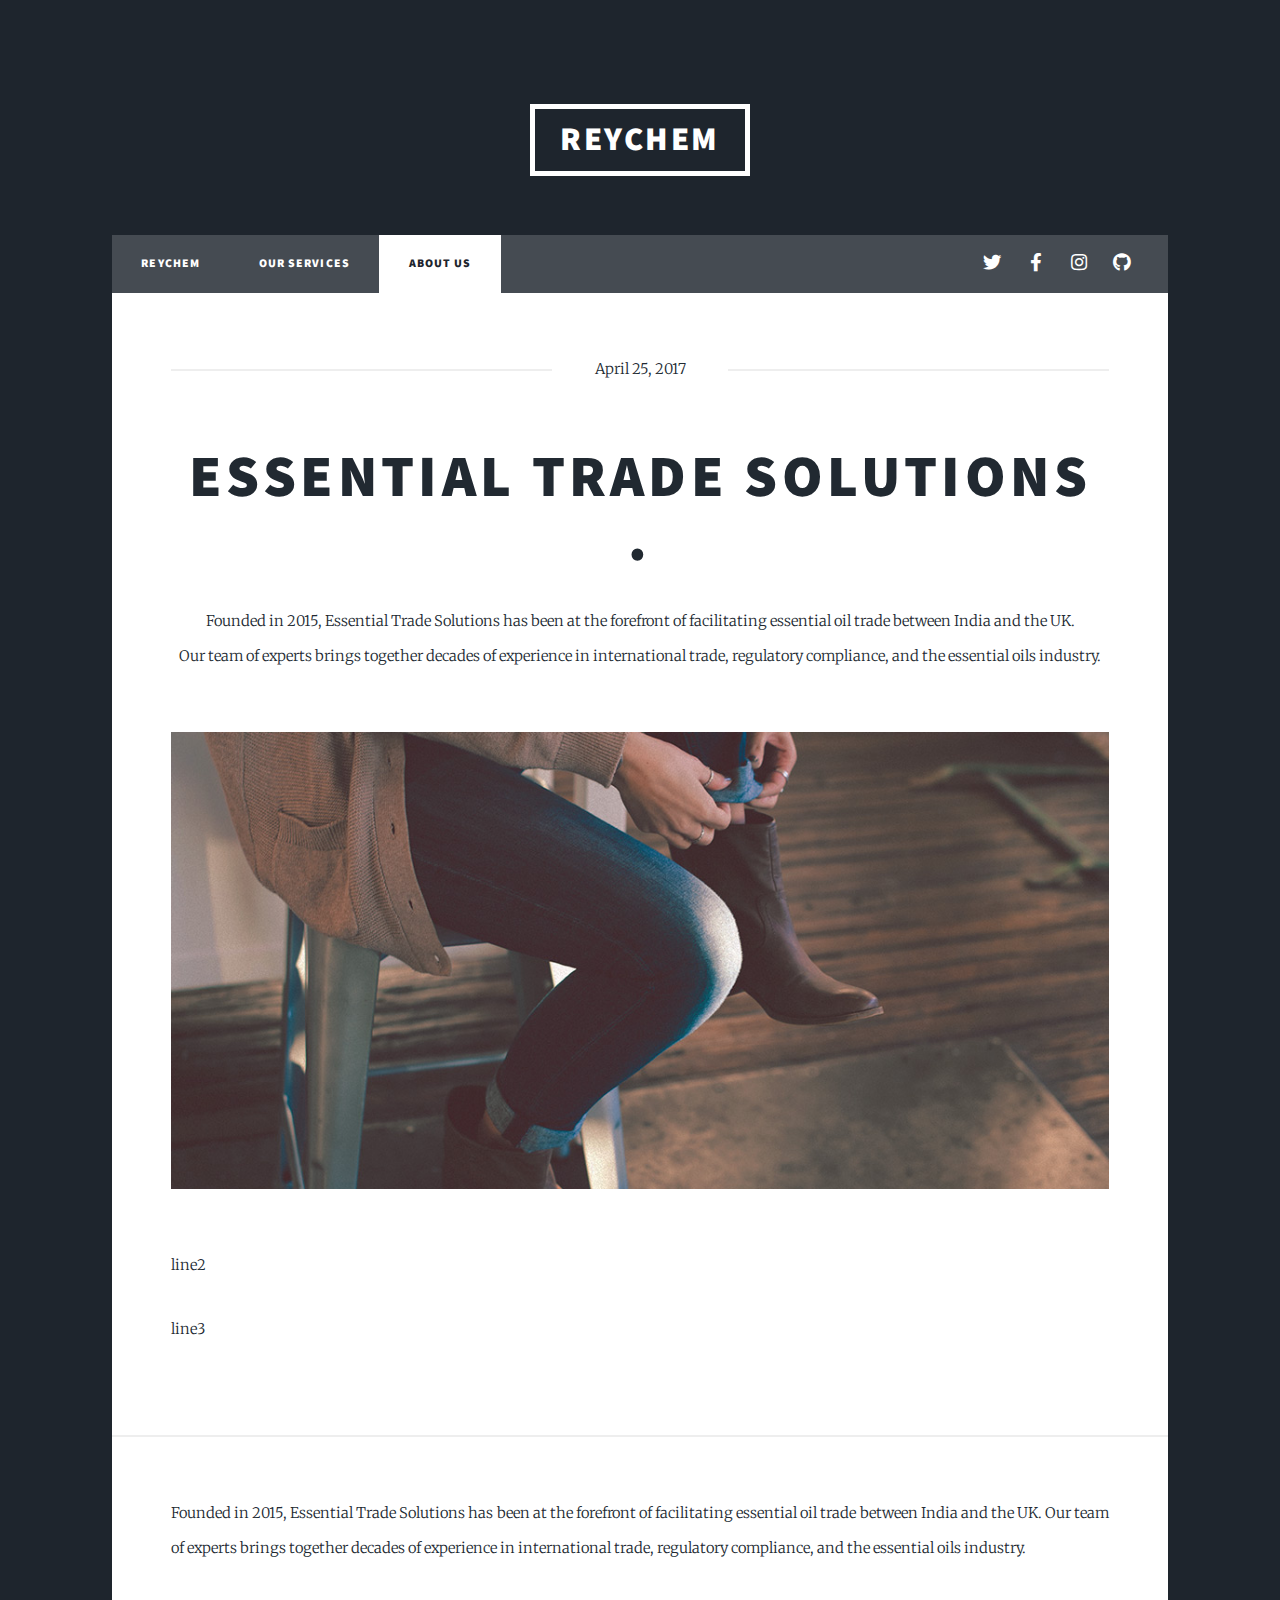
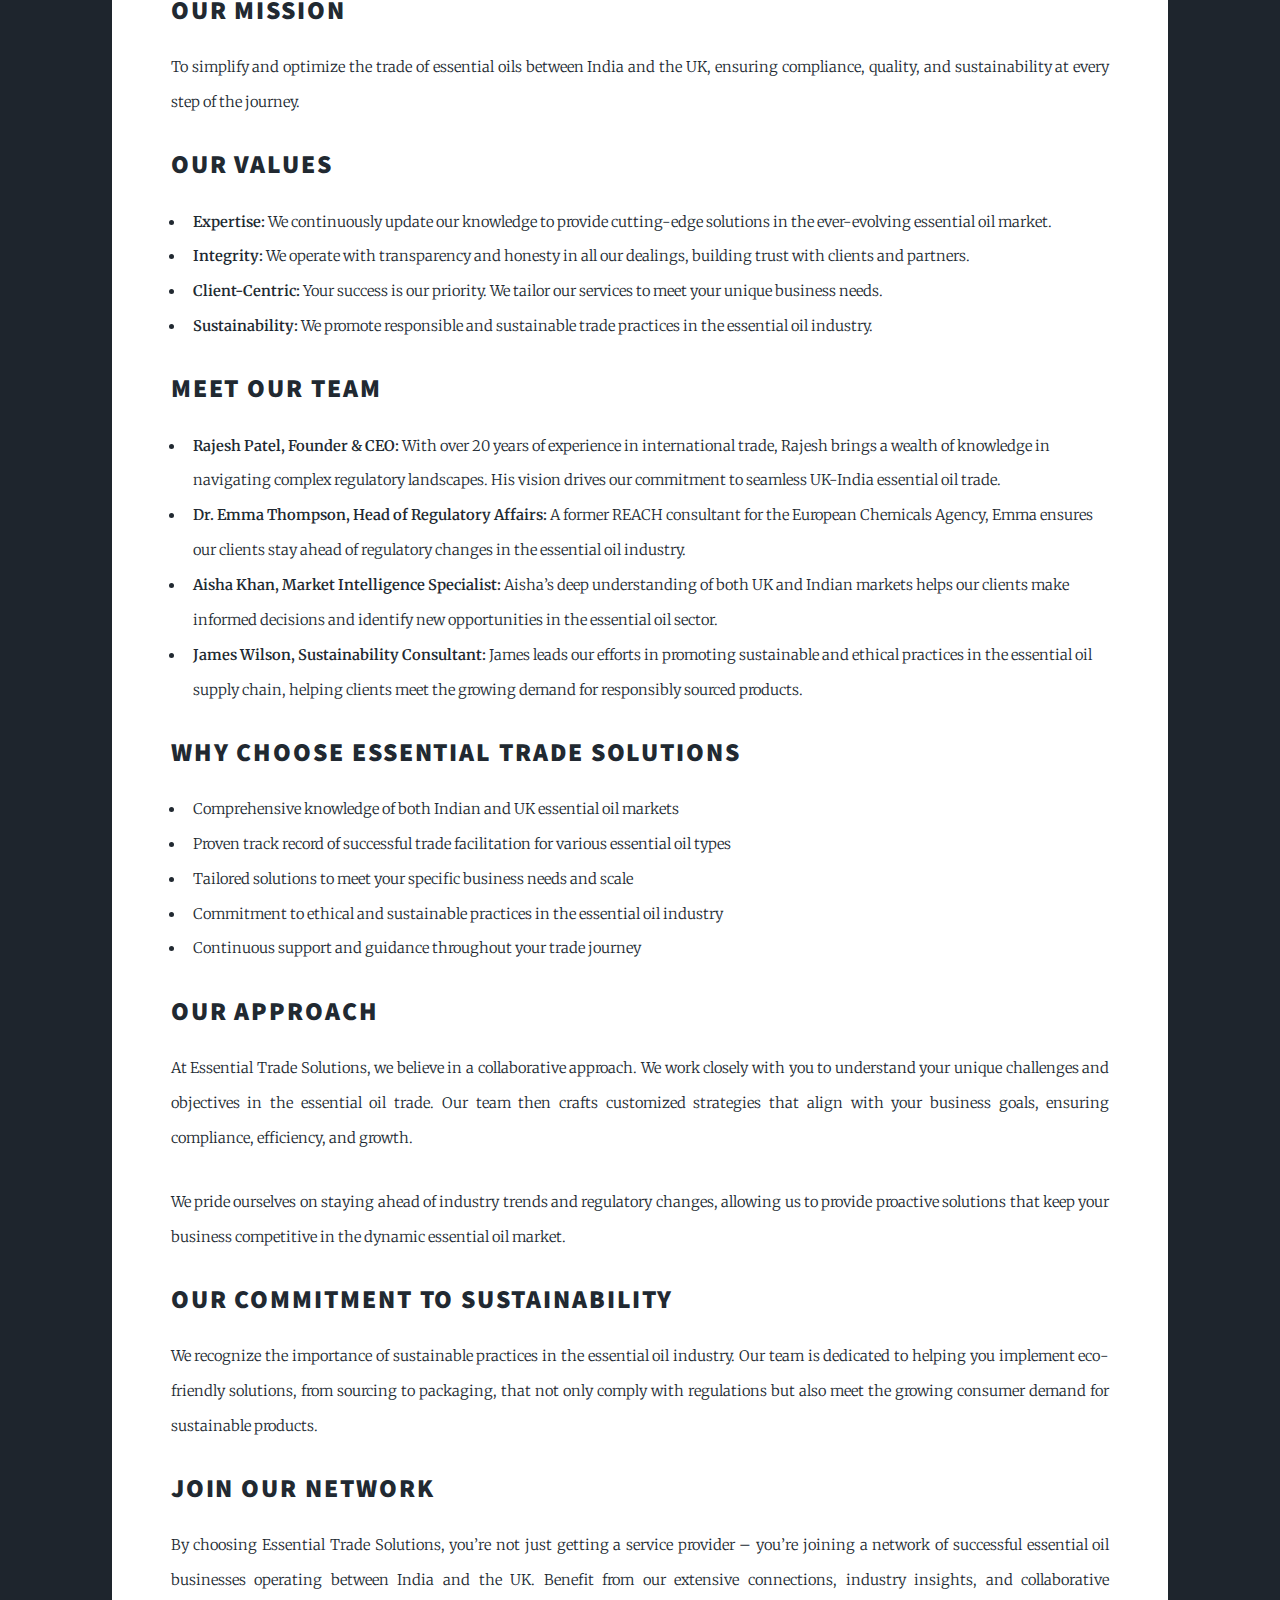
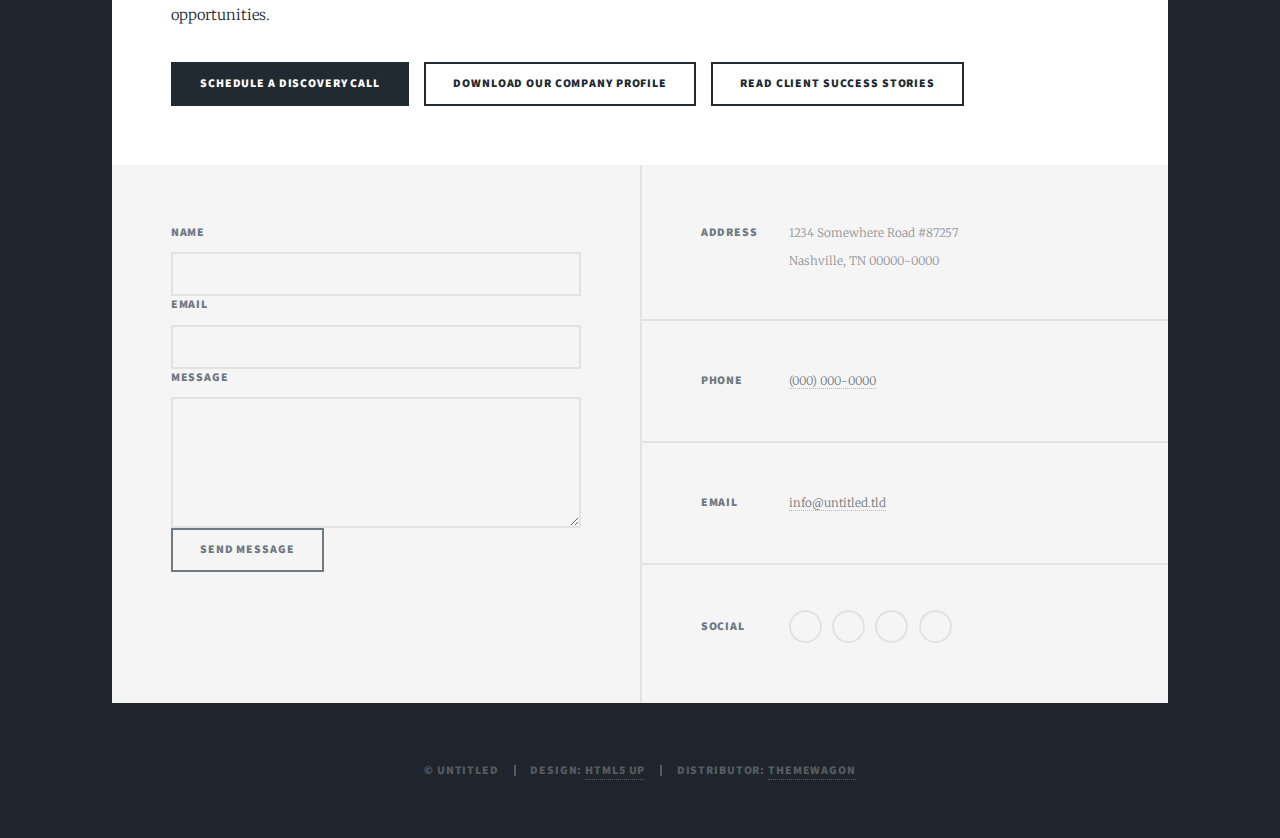
==== commit cb3e4383: "222" ====
--- a/about.html
+++ b/about.html
@@ -1,33 +1,28 @@
 <!DOCTYPE HTML>
-<!--
-	Massively by HTML5 UP
-	html5up.net | @ajlkn
-	Free for personal and commercial use under the CCA 3.0 license (html5up.net/license)
--->
 <html>
 	<head>
-		<title>About Us - Essential Trade Solutions</title>
+		<title>About Us - ReyChem</title>
 		<meta charset="utf-8" />
 		<meta name="viewport" content="width=device-width, initial-scale=1, user-scalable=no" />
 		<link rel="stylesheet" href="assets/css/main.css" />
 		<noscript><link rel="stylesheet" href="assets/css/noscript.css" /></noscript>
 	</head>
-	<body class="is-loading">
+	<body class="is-preload">
 
 		<!-- Wrapper -->
 			<div id="wrapper">
 
 				<!-- Header -->
 					<header id="header">
-						<a href="index.html" class="logo">Essential Trade Solutions</a>
+						<a href="index.html" class="logo">ReyChem</a>
 					</header>
 
 				<!-- Nav -->
 				<nav id="nav">
 					<ul class="links">
-						<li><a href="index.html">Essential Trade Solutions</a></li>
+						<li><a href="index.html">ReyChem</a></li>
+						<li><a href="services.html">Our Services</a></li>
 						<li class="active"><a href="about.html">About Us</a></li>
-						<li><a href="services.html">Our Services</a></li>
 					</ul>
 					<ul class="icons">
 						<li><a href="#" class="icon brands fa-twitter"><span class="label">Twitter</span></a></li>
@@ -109,7 +104,6 @@
 									<div class="container">
 										<h2>Join Our Network</h2>
 										<p>By choosing Essential Trade Solutions, you’re not just getting a service provider – you’re joining a network of successful essential oil businesses operating between India and the UK. Benefit from our extensive connections, industry insights, and collaborative opportunities.</p>
-                                        <h3>Actions</h3>
                                         <ul class="actions">
                                             <li><a href="contact.html" class="button primary">Schedule a Discovery Call</a></li>
                                             <li><a href="company-profile.pdf" class="button">Download Our Company Profile</a></li>
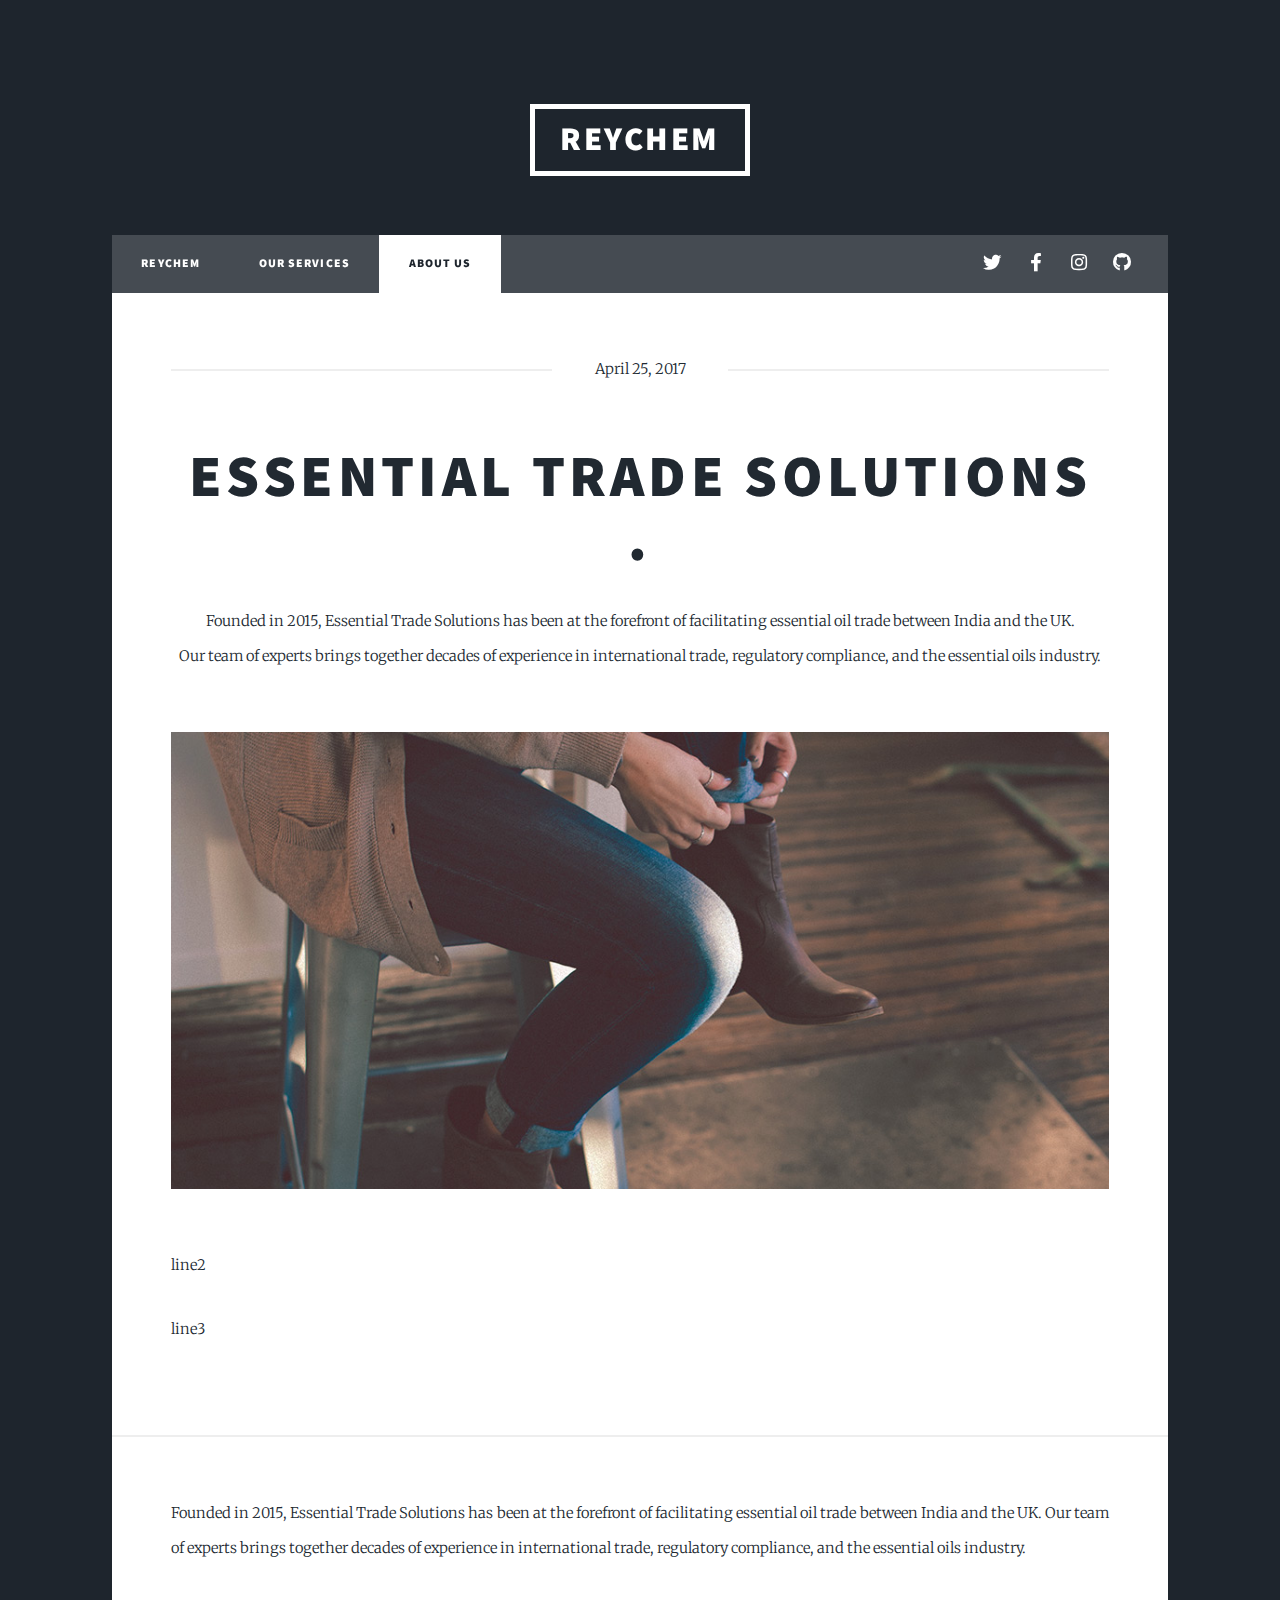
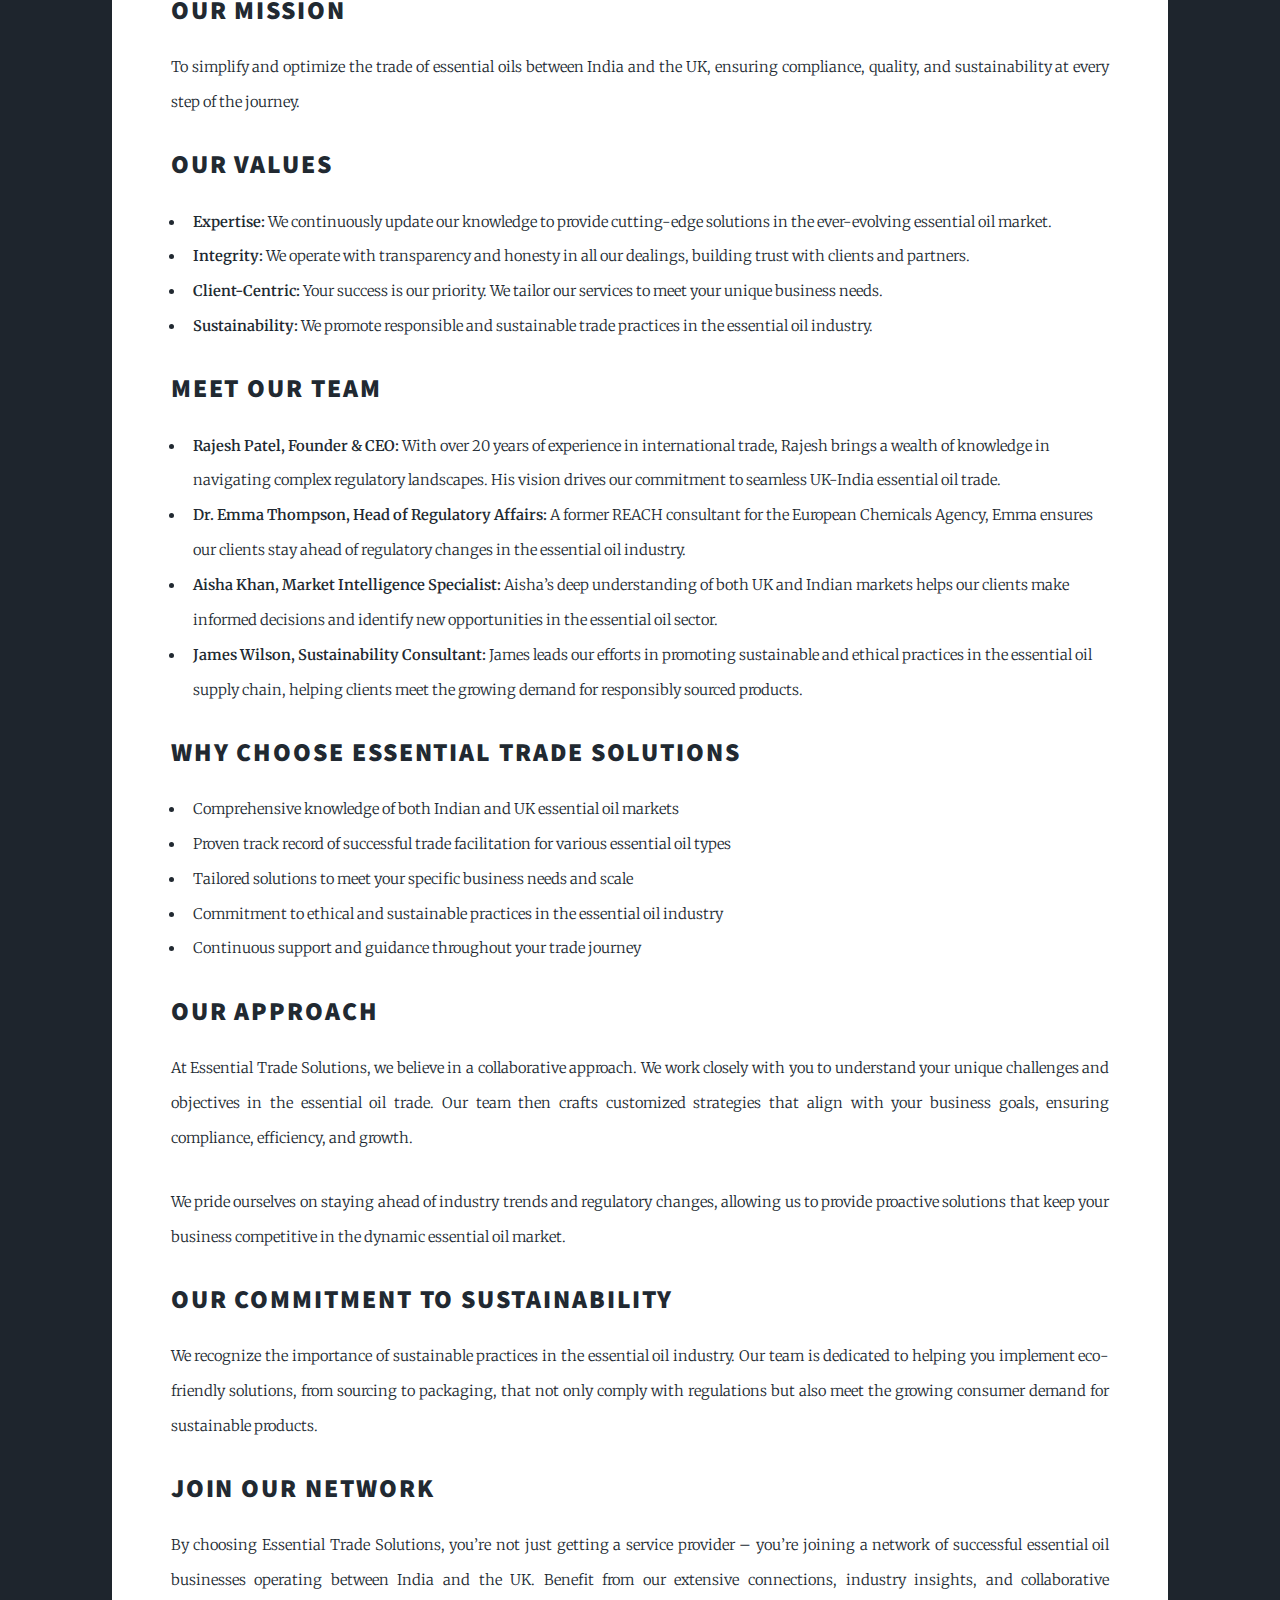
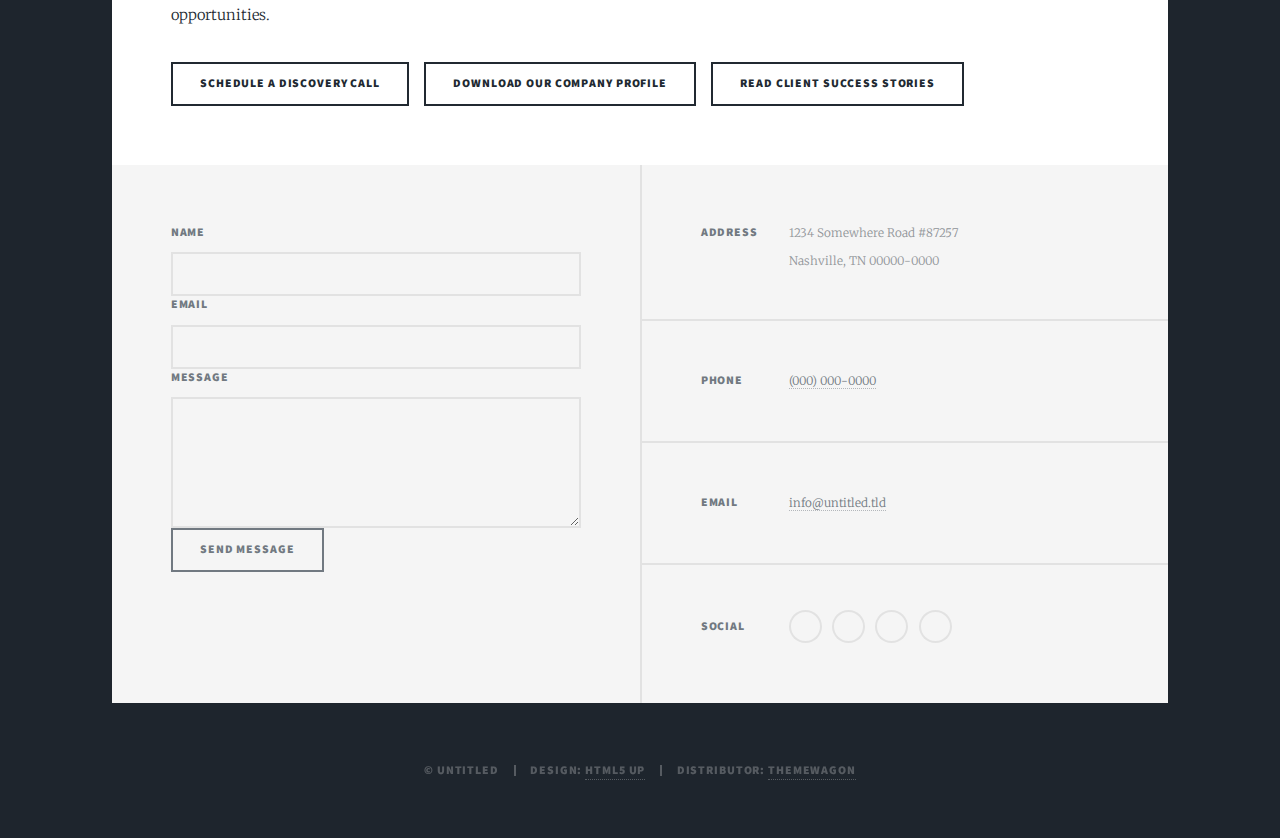
==== commit 91c19b76: "1" ====
--- a/about.html
+++ b/about.html
@@ -10,7 +10,7 @@
 	<body class="is-preload">
 
 		<!-- Wrapper -->
-			<div id="wrapper">
+			<div id="wrapper" class="fade-in">
 
 				<!-- Header -->
 					<header id="header">
@@ -105,7 +105,7 @@
 										<h2>Join Our Network</h2>
 										<p>By choosing Essential Trade Solutions, you’re not just getting a service provider – you’re joining a network of successful essential oil businesses operating between India and the UK. Benefit from our extensive connections, industry insights, and collaborative opportunities.</p>
                                         <ul class="actions">
-                                            <li><a href="contact.html" class="button primary">Schedule a Discovery Call</a></li>
+                                            <li><a href="contact.html" class="button">Schedule a Discovery Call</a></li>
                                             <li><a href="company-profile.pdf" class="button">Download Our Company Profile</a></li>
                                             <li><a href="client-success-stories.html" class="button">Read Client Success Stories</a></li>
                                         </ul>
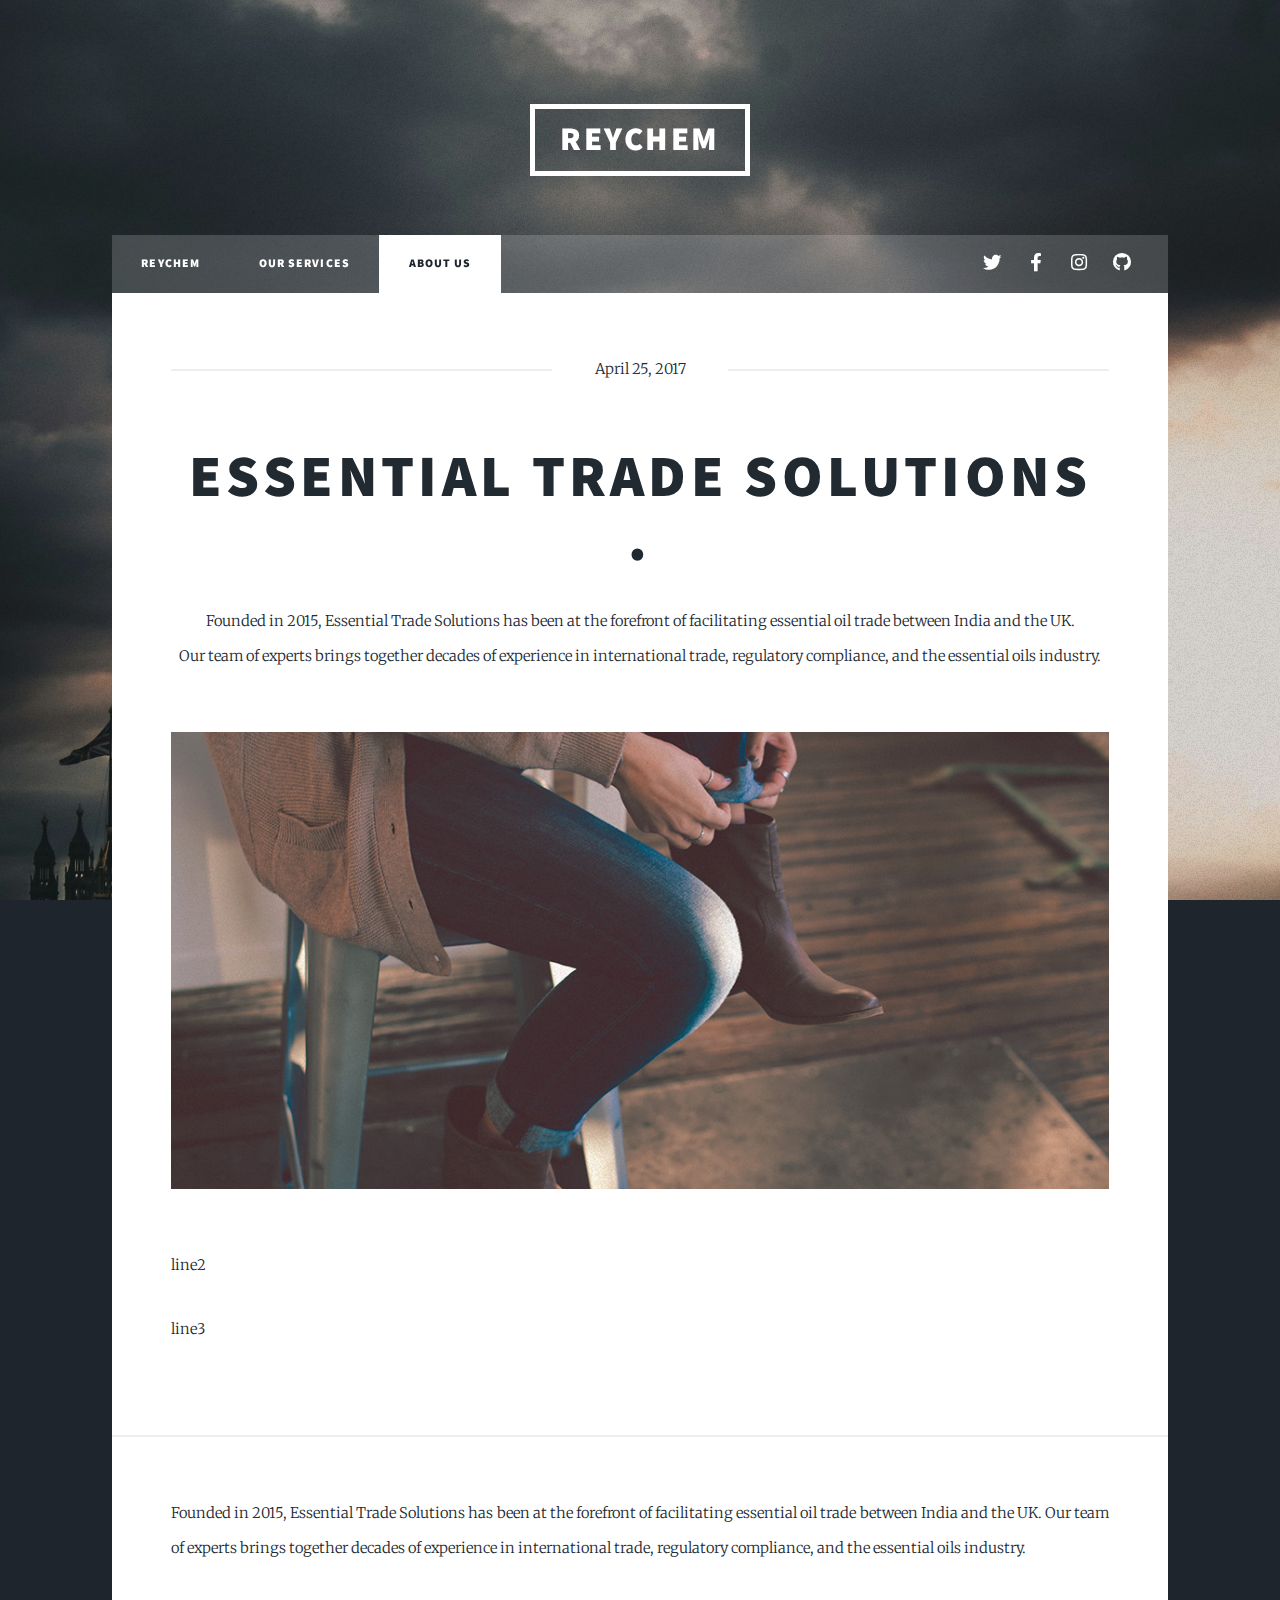
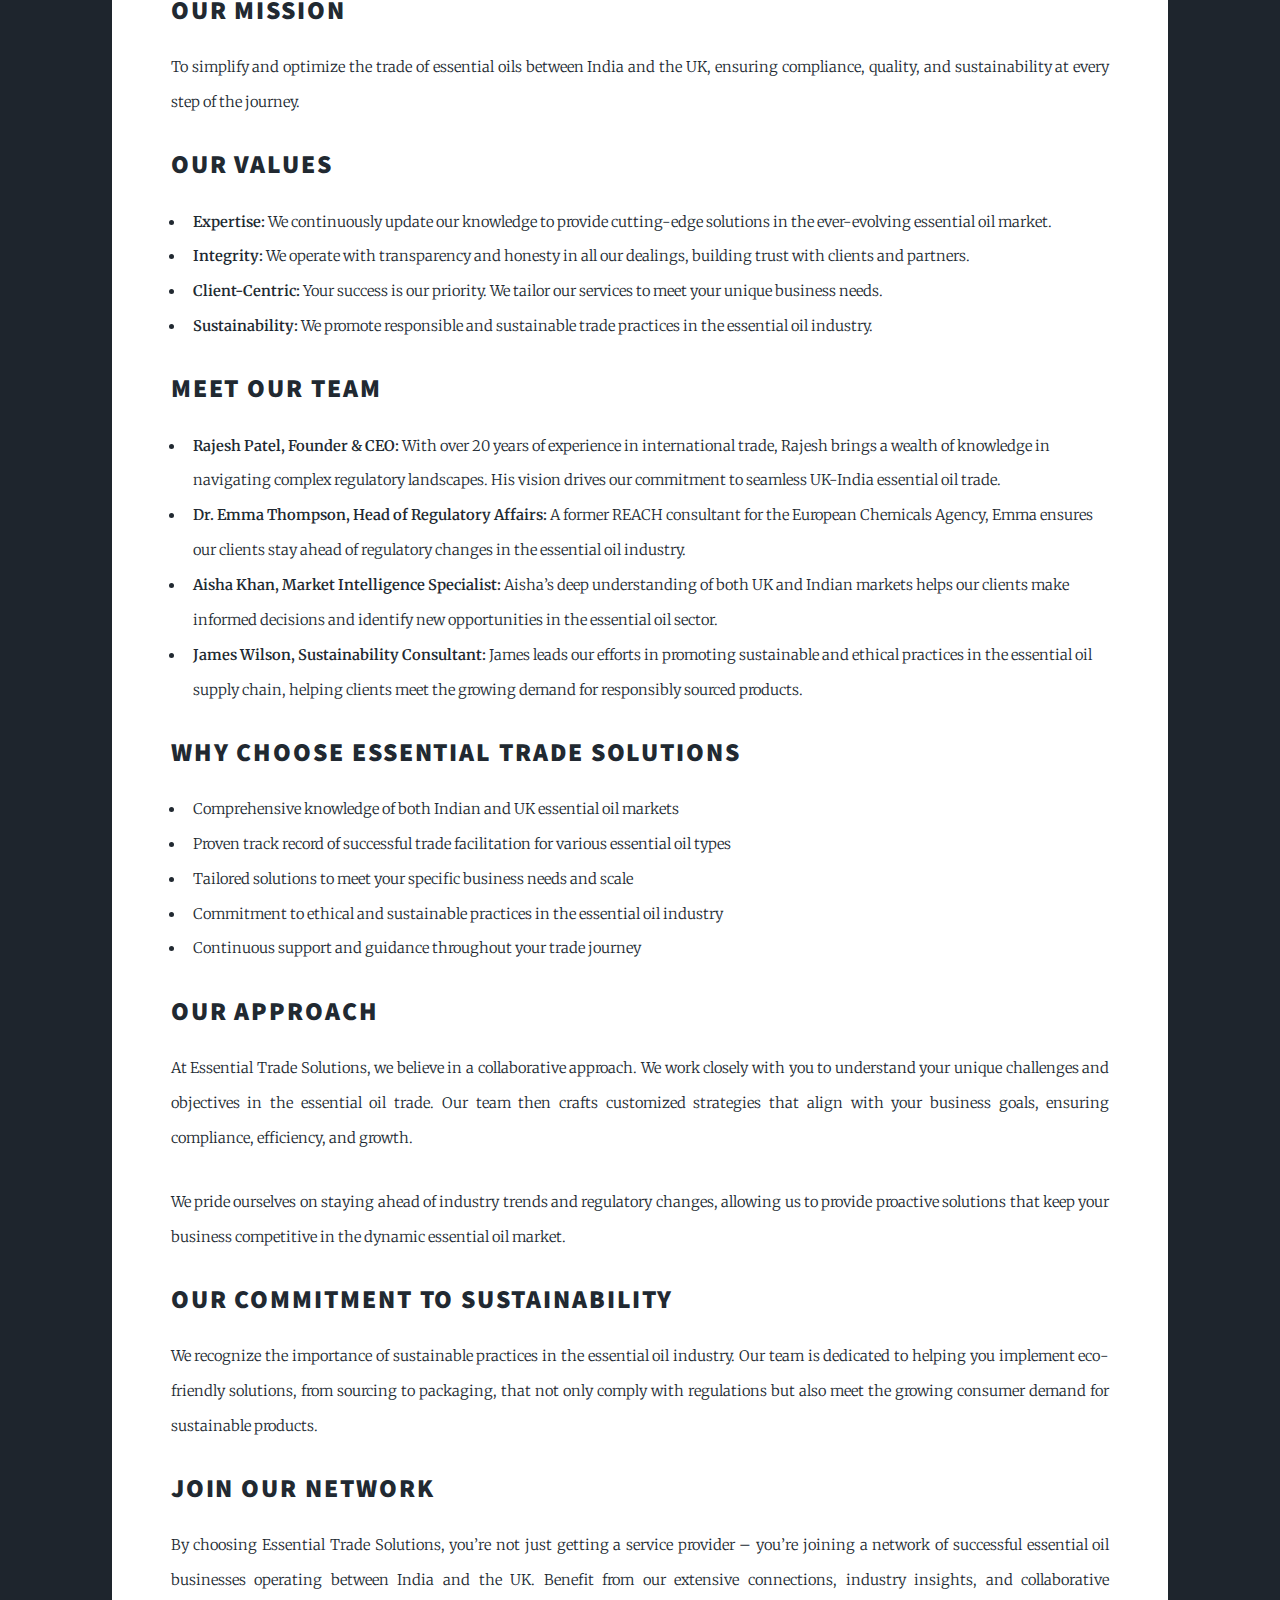
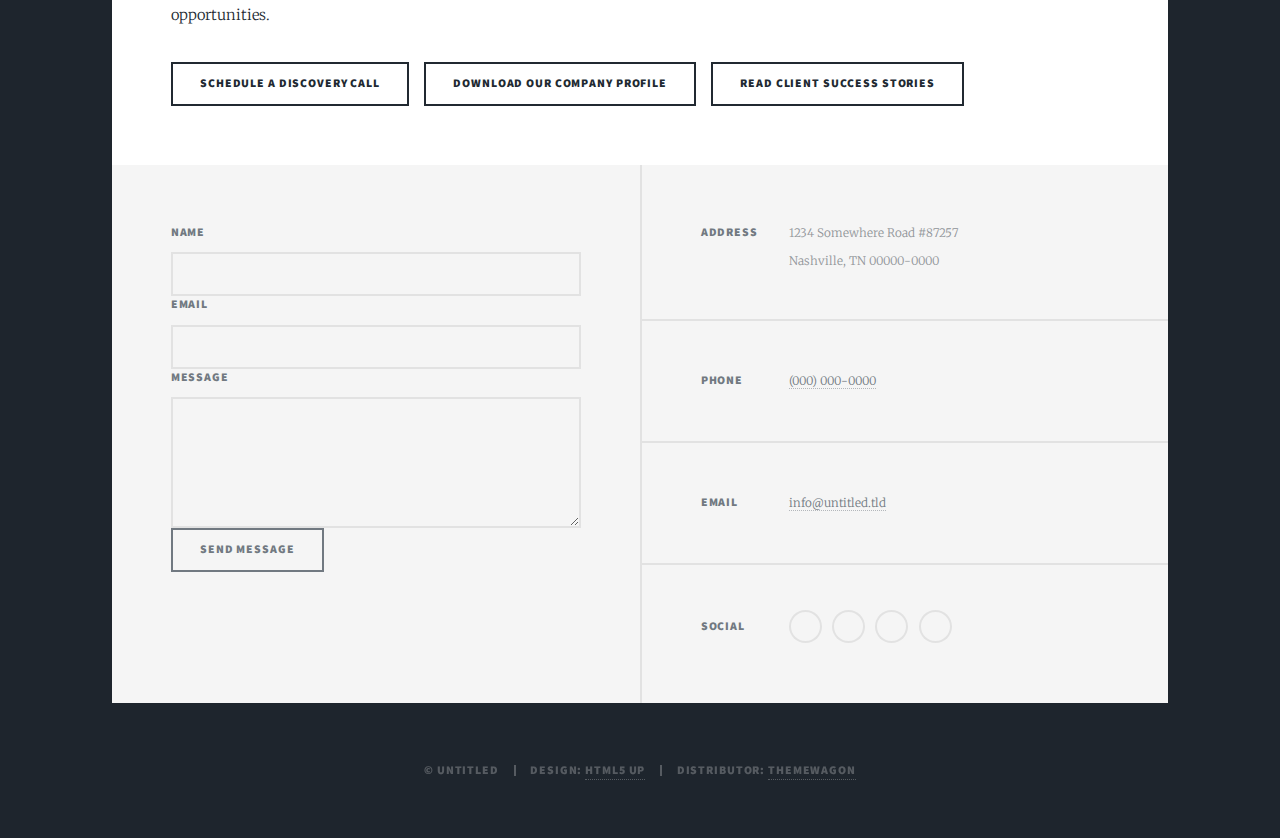
==== commit 0622570c: "111" ====
--- a/about.html
+++ b/about.html
@@ -170,12 +170,12 @@
 			</div>
 
 		<!-- Scripts -->
-			<script src="assets/js/jquery.min.js"></script>
-			<script src="assets/js/jquery.scrollex.min.js"></script>
-			<script src="assets/js/jquery.scrolly.min.js"></script>
-			<script src="assets/js/skel.min.js"></script>
-			<script src="assets/js/util.js"></script>
-			<script src="assets/js/main.js"></script>
-
+        <script src="assets/js/jquery.min.js"></script>
+        <script src="assets/js/jquery.scrollex.min.js"></script>
+        <script src="assets/js/jquery.scrolly.min.js"></script>
+        <script src="assets/js/browser.min.js"></script>
+        <script src="assets/js/breakpoints.min.js"></script>
+        <script src="assets/js/util.js"></script>
+        <script src="assets/js/main.js"></script>
 	</body>
 </html>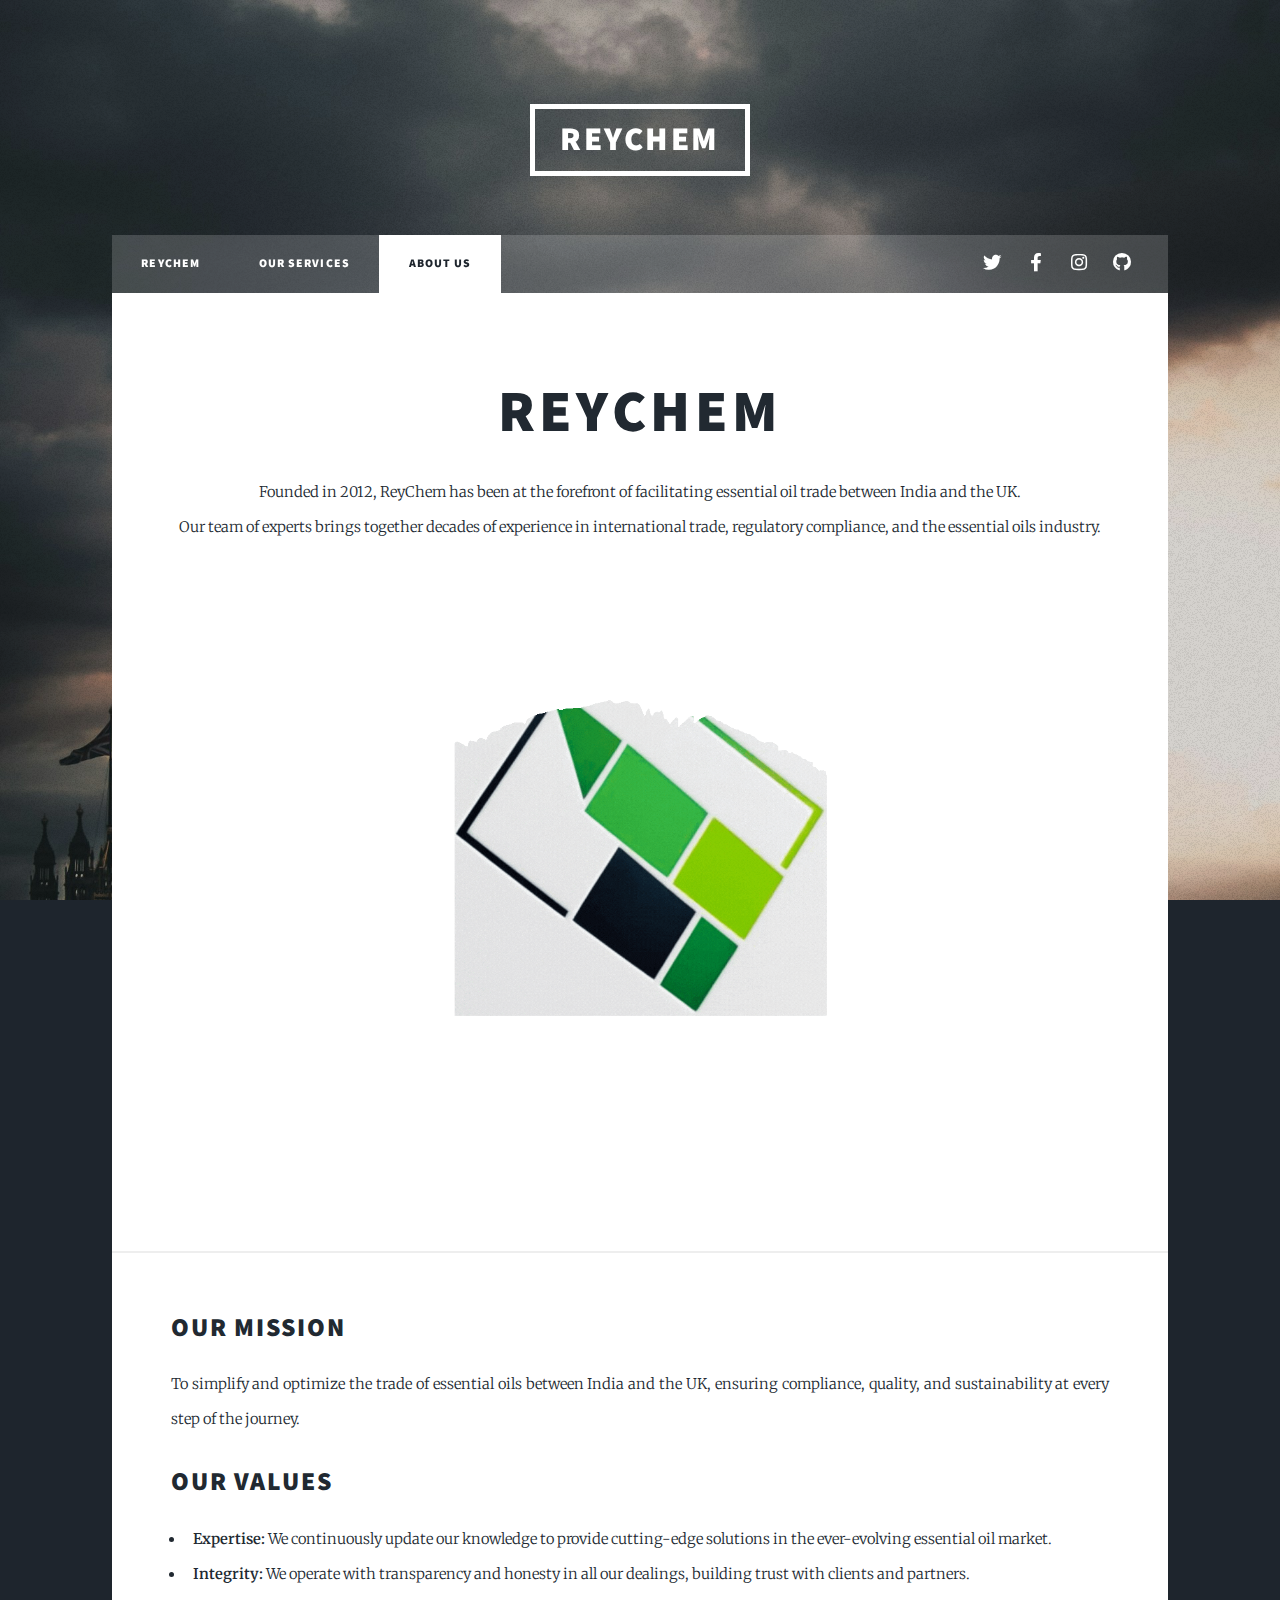
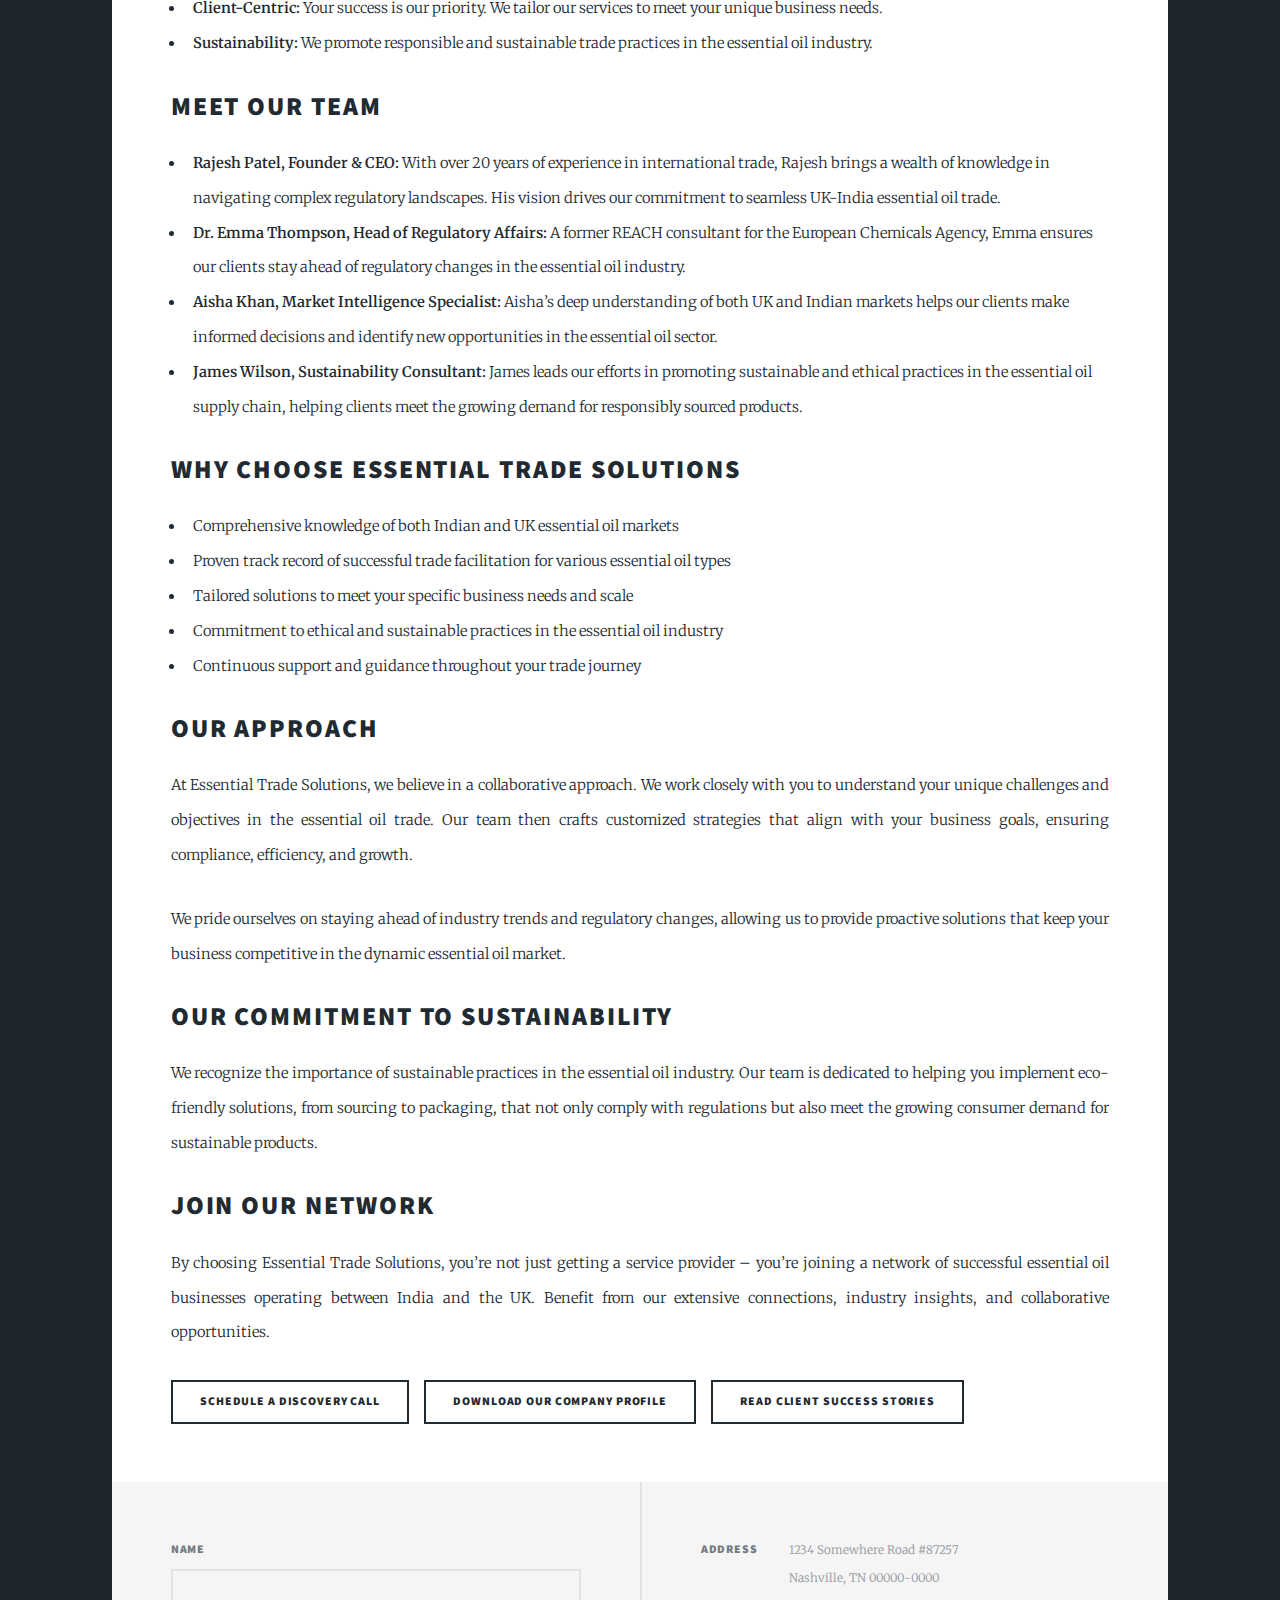
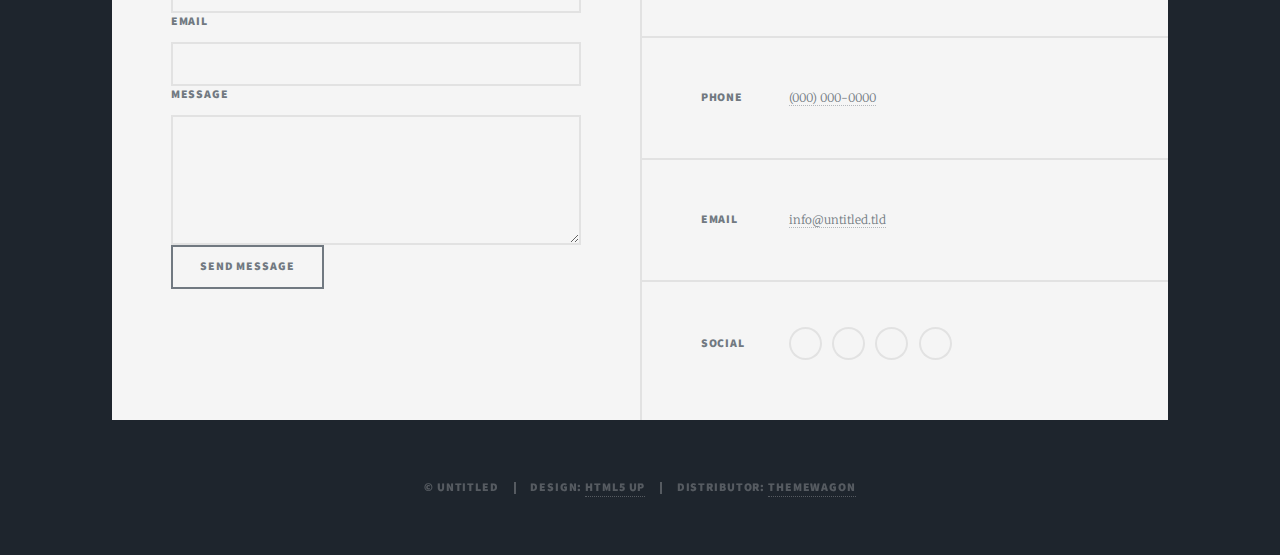
==== commit f7cd6fdf: "2" ====
--- a/about.html
+++ b/about.html
@@ -39,20 +39,14 @@
 						<!-- Post -->
 							<section class="post">
 								<header class="major">
-									<span class="date">April 25, 2017</span>
-									<h1>Essential Trade Solutions
-										<br />
-									.</h1>
-                                    Founded in 2015, Essential Trade Solutions has been at the forefront of facilitating essential oil trade between India and the UK. <br />
+									<h1>ReyChem</h1>
+                                    Founded in 2012, ReyChem has been at the forefront of facilitating essential oil trade between India and the UK. <br />
                                     Our team of experts brings together decades of experience in international trade, regulatory compliance, and the essential oils industry.								</header>
-								<div class="image main"><img src="images/pic01.jpg" alt="" /></div>
-								<p>line2</p>
-								<p>line3</p>
+								<div class="image main"><img src="images/reychem.gif" alt="" /></div>
 							</section>
 							<main>
 								<section class="about-introduction">
 									<div class="container">
-										<p>Founded in 2015, Essential Trade Solutions has been at the forefront of facilitating essential oil trade between India and the UK. Our team of experts brings together decades of experience in international trade, regulatory compliance, and the essential oils industry.</p>
 										<h2>Our Mission</h2>
 										<p>To simplify and optimize the trade of essential oils between India and the UK, ensuring compliance, quality, and sustainability at every step of the journey.</p>
 										<h2>Our Values</h2>
@@ -177,5 +171,6 @@
         <script src="assets/js/breakpoints.min.js"></script>
         <script src="assets/js/util.js"></script>
         <script src="assets/js/main.js"></script>
+
 	</body>
 </html>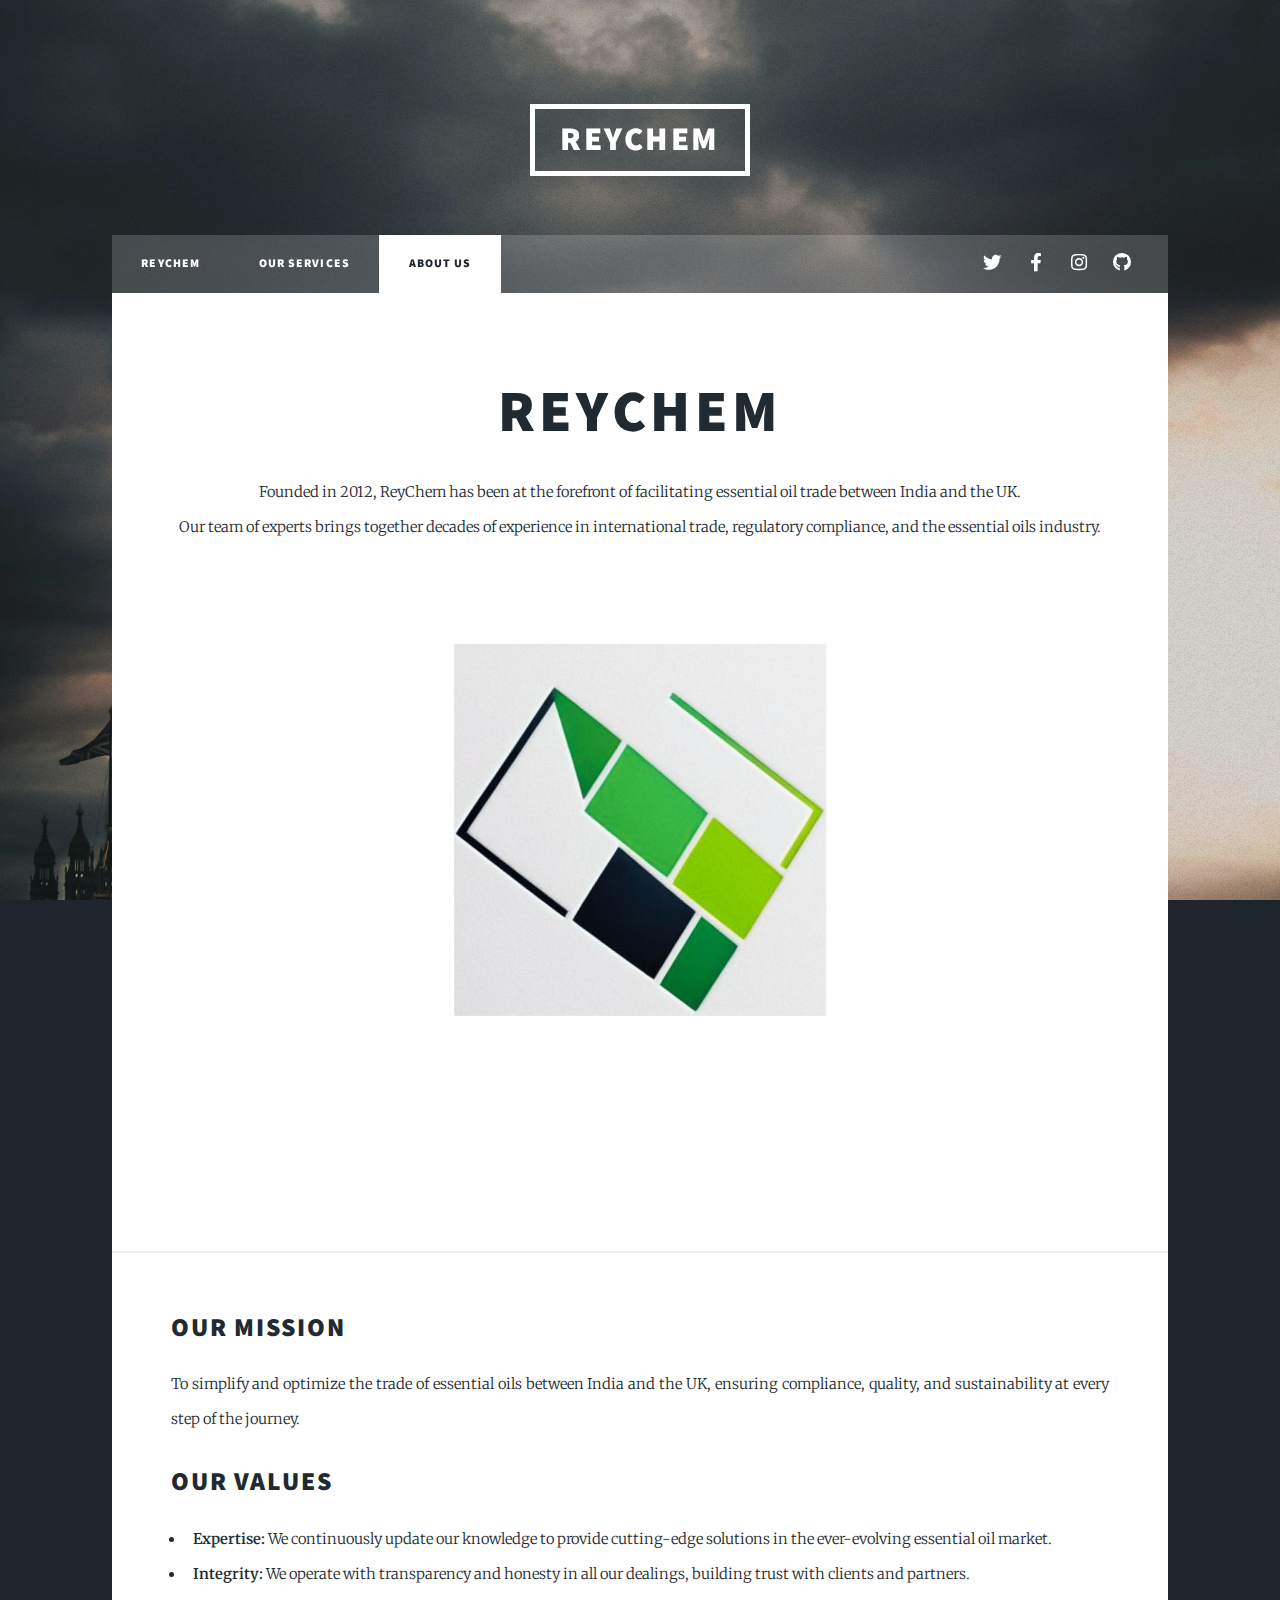
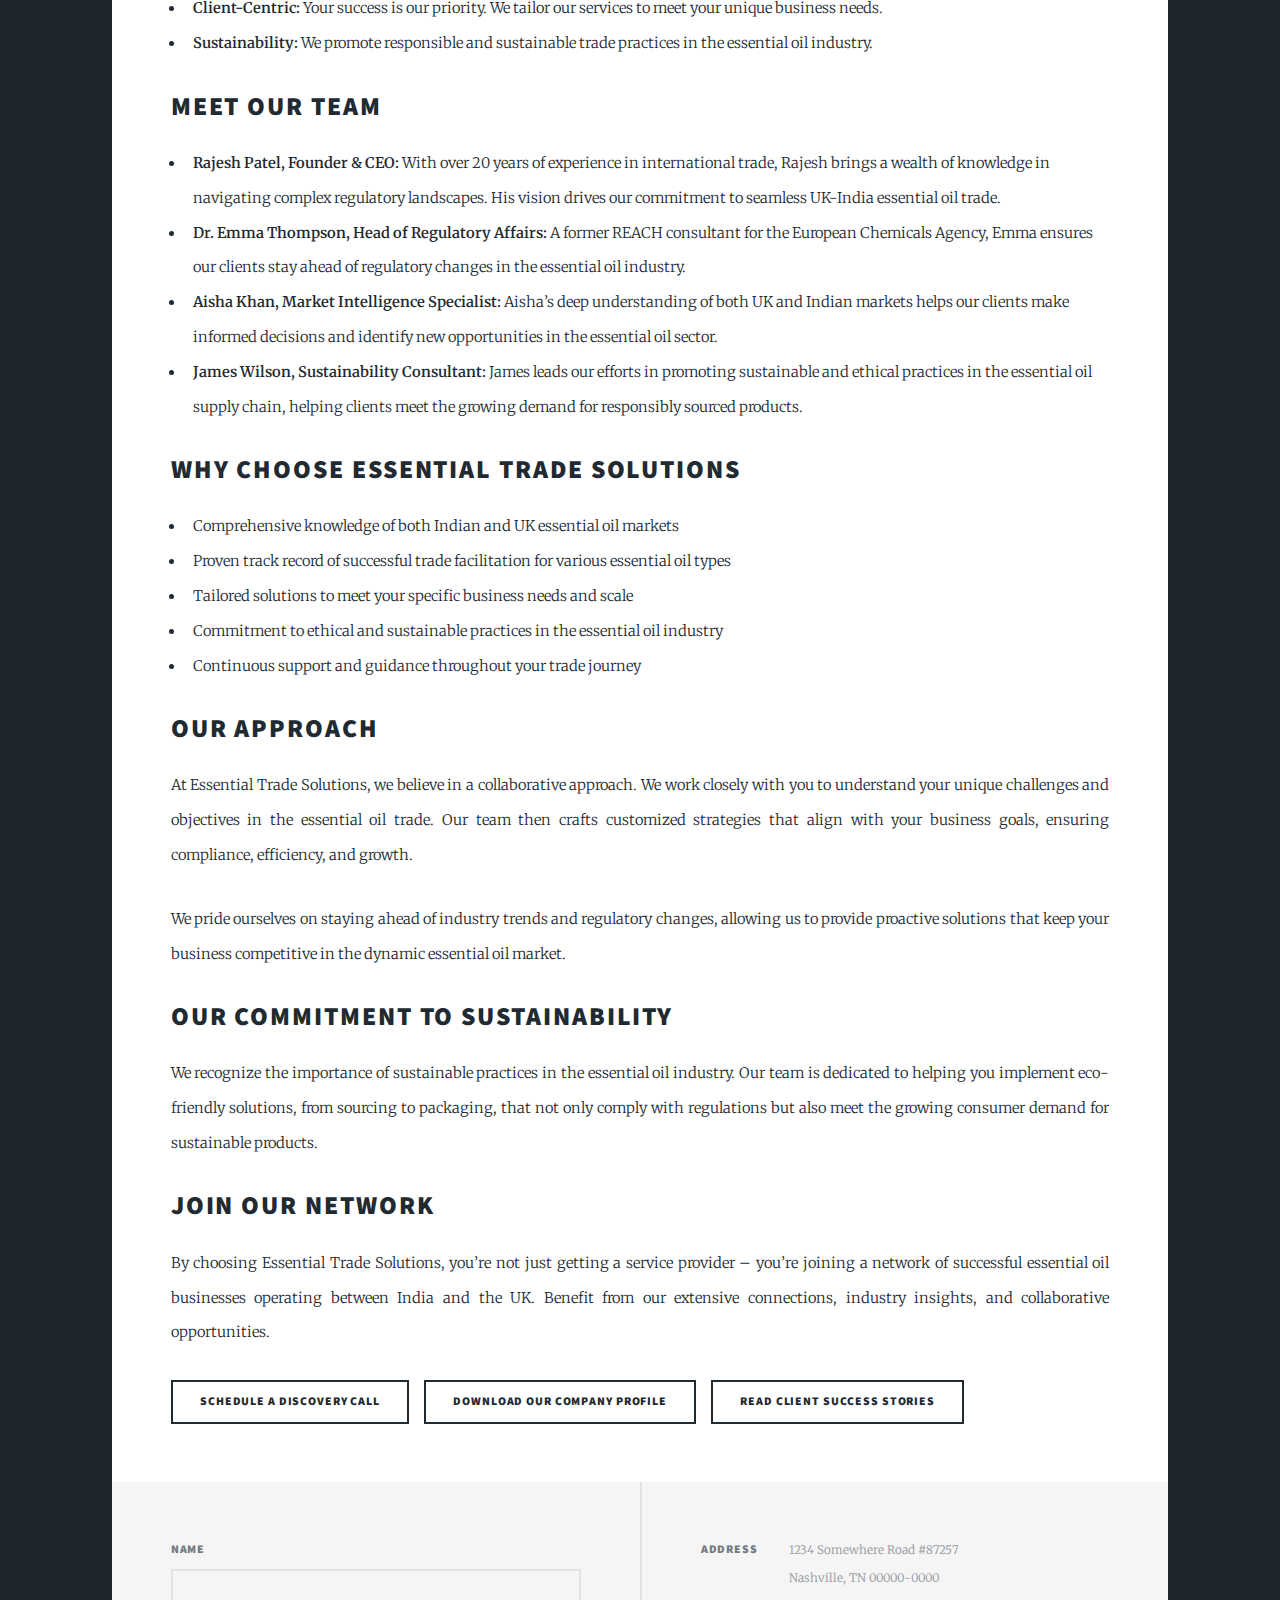
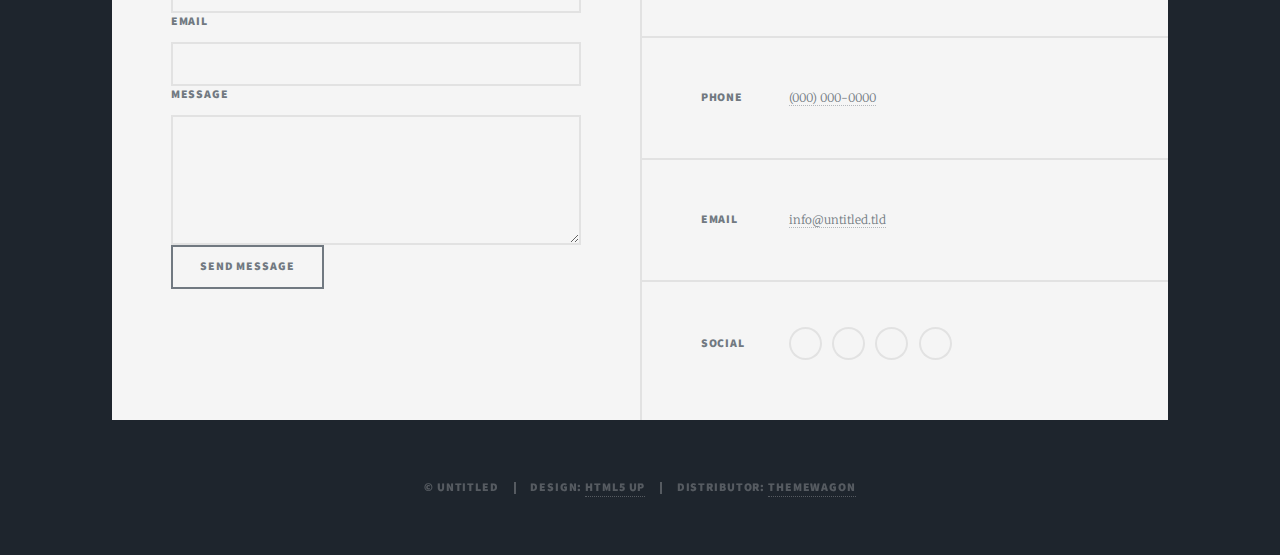
==== commit 32c21902: "2" ====
--- a/about.html
+++ b/about.html
@@ -42,7 +42,7 @@
 									<h1>ReyChem</h1>
                                     Founded in 2012, ReyChem has been at the forefront of facilitating essential oil trade between India and the UK. <br />
                                     Our team of experts brings together decades of experience in international trade, regulatory compliance, and the essential oils industry.								</header>
-								<div class="image main"><img src="images/reychem.gif" alt="" /></div>
+								<div class="image main"><img src="images/reychem.jpg" alt="" /></div>
 							</section>
 							<main>
 								<section class="about-introduction">
